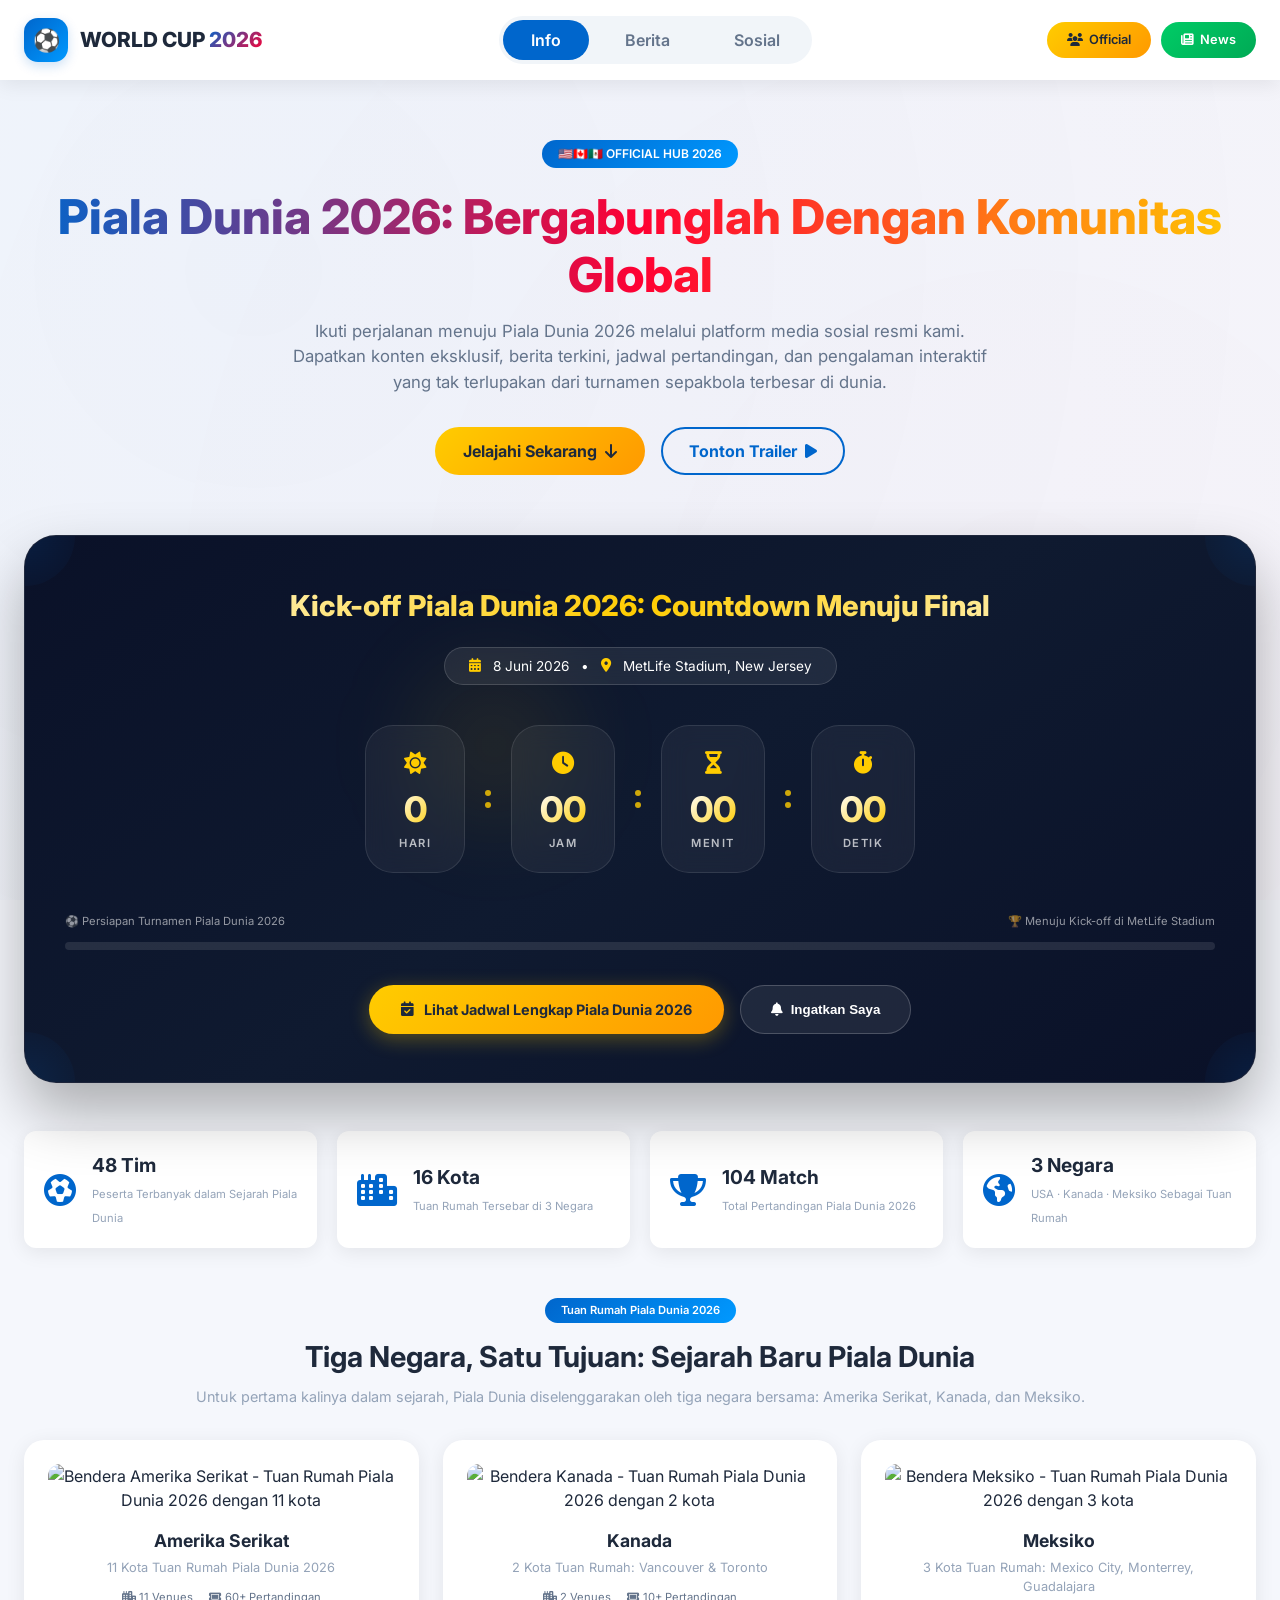
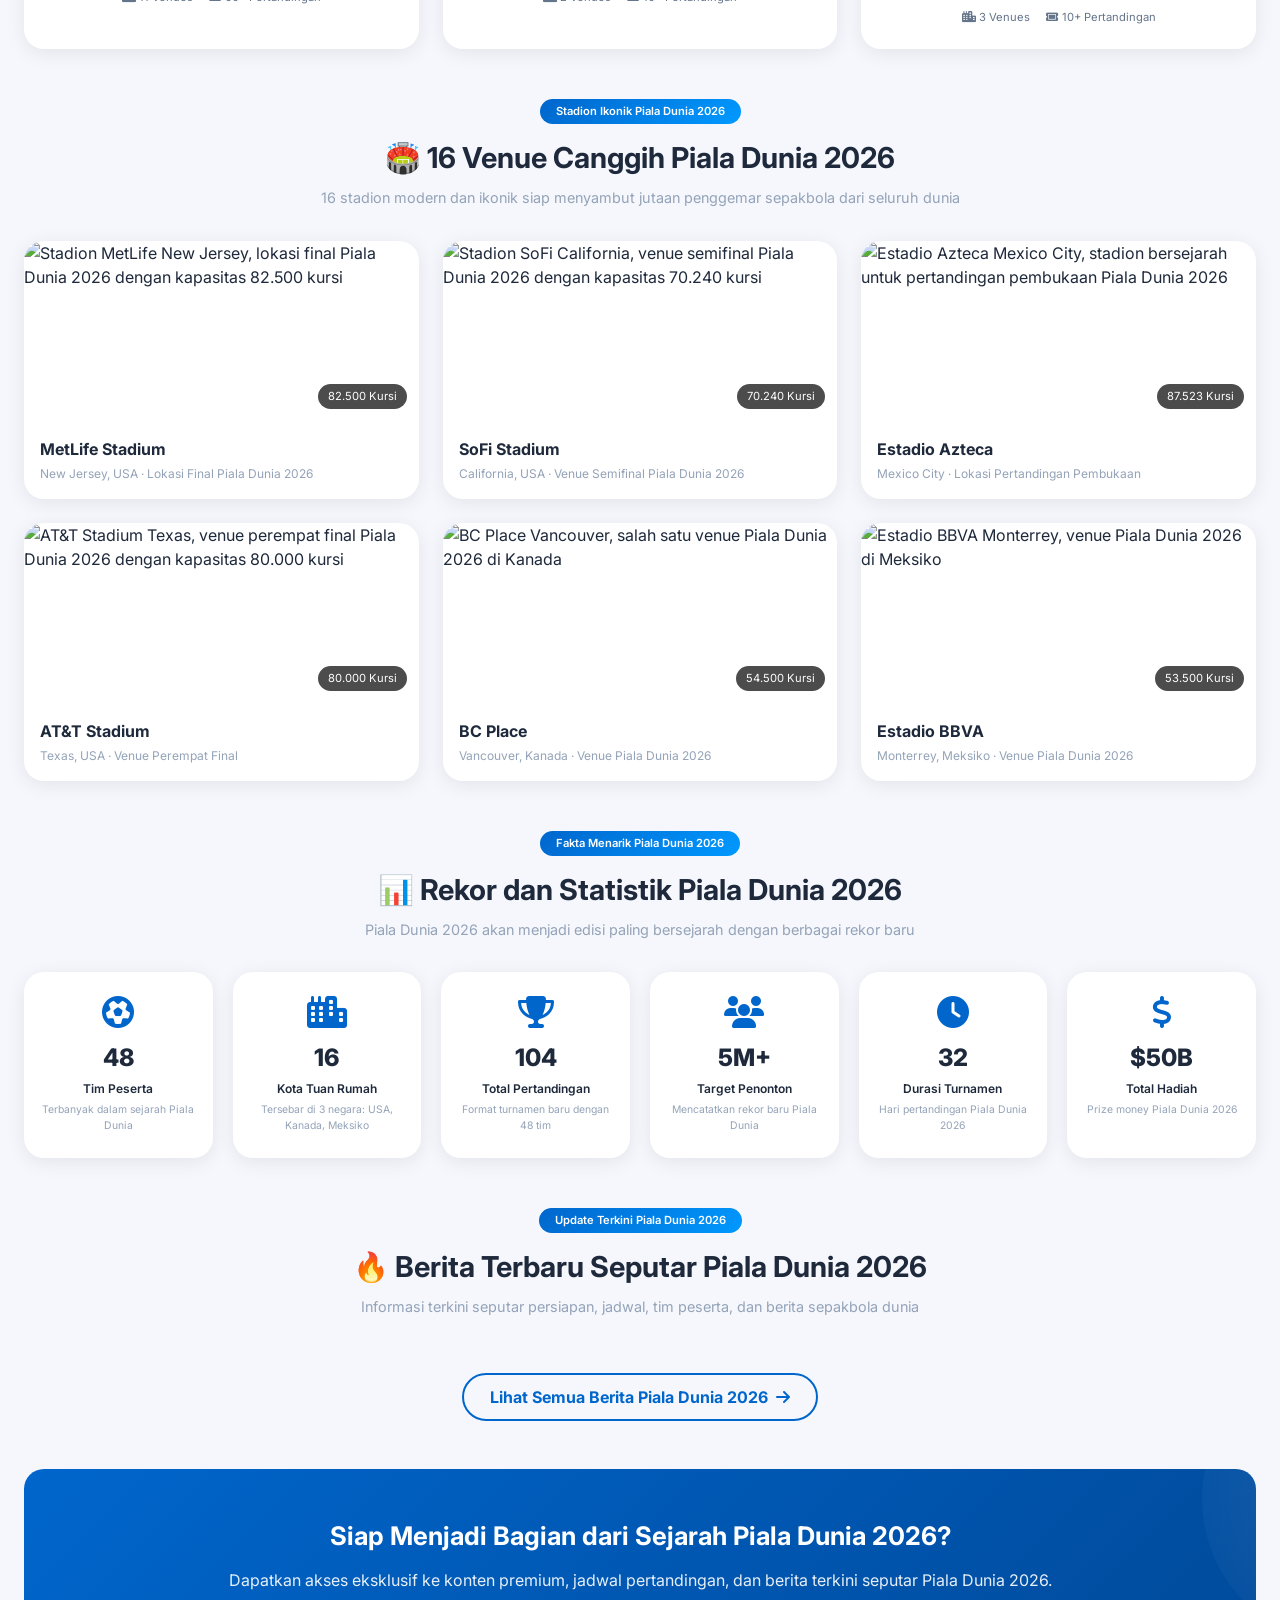
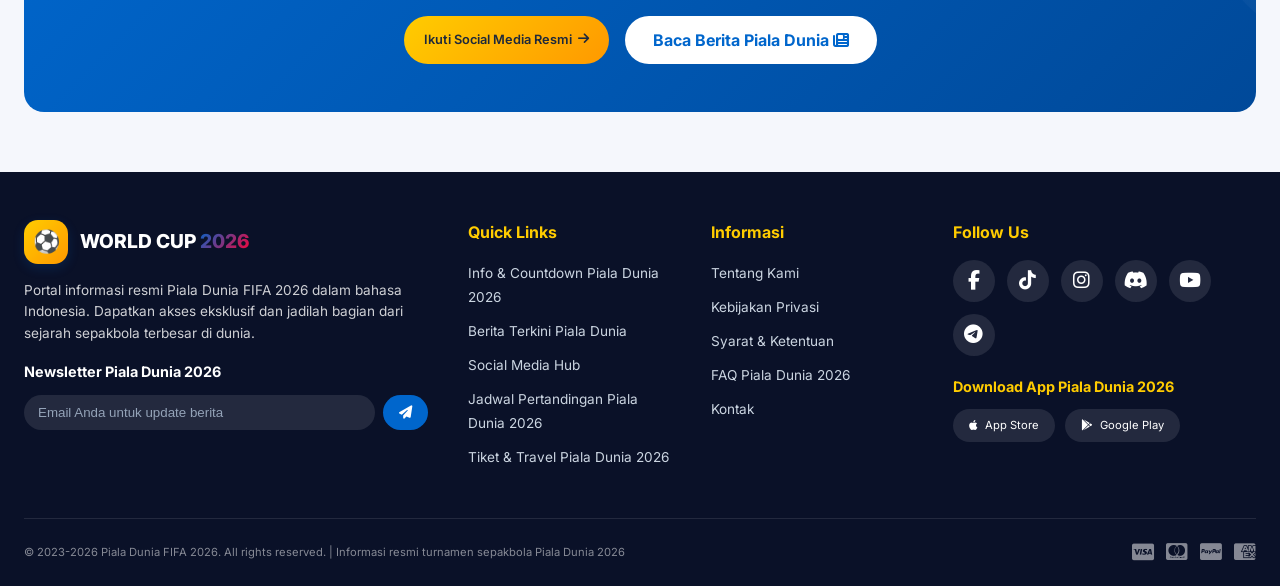
==== index.html @ a1fdc497 "Update index.html" ====
<!DOCTYPE html>
<html lang="id">
<head>
    <meta charset="UTF-8">
    <meta name="viewport" content="width=device-width, initial-scale=1.0, user-scalable=yes">
    
    <!-- Primary SEO -->
    <title>Piala Dunia 2026 | NURBITO KELAS KALII Info Resmi, Jadwal, Stadion & Countdown</title>
    <meta name="description" content="Informasi resmi Piala Dunia 2026. Countdown menuju kick-off 8 Juni 2026, jadwal pertandingan, 16 stadion ikonik, 3 negara tuan rumah (USA-Kanada-Meksiko), dan berita terbaru sepakbola.">
    <meta name="keywords" content="Piala Dunia 2026, jadwal piala dunia 2026, stadion piala dunia 2026, tuan rumah piala dunia 2026, fifa world cup 2026, world cup 2026 schedule, metlife stadium final, countdown piala dunia 2026">
    <meta name="author" content="World Cup 2026 Info Hub">
    <meta name="robots" content="index, follow">
    <link rel="canonical" href="https://newspialadunia.cc.cd/index.html">
    
    <!-- Open Graph / Social Media -->
    <meta property="og:title" content="Piala Dunia 2026 | Info Resmi, Jadwal, Stadion & Countdown">
    <meta property="og:description" content="Informasi lengkap Piala Dunia 2026: jadwal, 16 stadion ikonik, 3 negara tuan rumah (USA-Kanada-Meksiko), countdown kick-off 8 Juni 2026, dan berita terbaru.">
    <meta property="og:image" content="https://images.unsplash.com/photo-1575361204480-aadea25e6e68?w=1200&h=630&fit=crop">
    <meta property="og:url" content="https://newspialadunia.cc.cd/">
    <meta property="og:type" content="website">
    <meta property="og:locale" content="id_ID">
    <meta property="og:site_name" content="Piala Dunia 2026 Official Info">
    
    <!-- Twitter Card -->
    <meta name="twitter:card" content="summary_large_image">
    <meta name="twitter:title" content="Piala Dunia 2026 | Info Resmi, Jadwal, Stadion & Countdown">
    <meta name="twitter:description" content="Informasi lengkap Piala Dunia 2026: jadwal, 16 stadion ikonik, 3 negara tuan rumah, dan countdown menuju kick-off.">
    <meta name="twitter:image" content="https://images.unsplash.com/photo-1575361204480-aadea25e6e68?w=1200&h=630&fit=crop">
    
    <!-- Schema.org Structured Data untuk SportsEvent -->
    <script type="application/ld+json">
    {
      "@context": "https://schema.org",
      "@type": "SportsEvent",
      "name": "Piala Dunia FIFA 2026",
      "description": "Turnamen sepakbola terbesar di dunia yang diselenggarakan bersama oleh Amerika Serikat, Kanada, dan Meksiko. Edisi pertama dengan 48 tim peserta.",
      "startDate": "2026-06-08",
      "endDate": "2026-07-19",
      "location": {
        "@type": "Place",
        "name": "MetLife Stadium",
        "address": {
          "@type": "PostalAddress",
          "addressLocality": "East Rutherford",
          "addressRegion": "New Jersey",
          "addressCountry": "US"
        }
      },
      "organizer": {
        "@type": "Organization",
        "name": "FIFA",
        "url": "https://www.fifa.com"
      },
      "sport": "Soccer",
      "numberOfParticipants": 48
    }
    </script>
    
    <!-- Additional Schema untuk Website -->
    <script type="application/ld+json">
    {
      "@context": "https://schema.org",
      "@type": "WebSite",
      "name": "Piala Dunia 2026 Info Hub",
      "url": "https://newspialadunia.cc.cd/",
      "description": "Portal informasi resmi Piala Dunia 2026 dalam bahasa Indonesia",
      "inLanguage": "id"
    }
    </script>
    
    <link rel="stylesheet" href="https://cdnjs.cloudflare.com/ajax/libs/font-awesome/6.4.0/css/all.min.css">
    <link href="https://fonts.googleapis.com/css2?family=Inter:opsz,wght@14..32,400;14..32,500;14..32,600;14..32,700;14..32,800;14..32,900&display=swap" rel="stylesheet">
    <link rel="stylesheet" href="style.css">
</head>
<body>

<div class="bg-gradient"></div>

<!-- Header -->
<header>
    <div class="header-container">
        <div class="logo">
            <div class="logo-circle">⚽</div>
            <div class="logo-text">WORLD CUP <span>2026</span></div>
        </div>
        <div class="header-links">
            <a href="index.html" class="active">Info</a>
            <a href="berita.html">Berita</a>
            <a href="social.html">Sosial</a>
        </div>
        <div class="header-buttons">
            <a href="#" class="btn-gold"><i class="fas fa-users"></i> Official</a>
            <a href="#" class="btn-green"><i class="fas fa-newspaper"></i> News</a>
        </div>
        <button class="mobile-btn" id="mobileBtn"><i class="fas fa-bars"></i></button>
    </div>
</header>

<!-- Mobile Menu -->
<div class="mobile-menu" id="mobileMenu">
    <div class="mobile-menu-header">
        <div class="logo-text">WORLD CUP <span>2026</span></div>
        <button class="close-btn" id="closeBtn"><i class="fas fa-times"></i></button>
    </div>
    <div class="mobile-menu-links">
        <a href="index.html" class="active"><i class="fas fa-clock"></i> Info & Countdown</a>
        <a href="berita.html"><i class="fas fa-newspaper"></i> Berita Terkini</a>
        <a href="social.html"><i class="fas fa-share-alt"></i> Social Media Hub</a>
        <a href="#"><i class="fas fa-calendar"></i> Jadwal</a>
        <a href="#"><i class="fas fa-ticket-alt"></i> Tiket</a>
    </div>
</div>
<div class="overlay" id="overlay"></div>

<!-- Hero Section -->
<section class="hero">
    <div class="container">
        <div class="hero-badge">🇺🇸🇨🇦🇲🇽 OFFICIAL HUB 2026</div>
        <h1>Piala Dunia 2026: Bergabunglah Dengan Komunitas Global</h1>
        <p>Ikuti perjalanan menuju Piala Dunia 2026 melalui platform media sosial resmi kami. Dapatkan konten eksklusif, berita terkini, jadwal pertandingan, dan pengalaman interaktif yang tak terlupakan dari turnamen sepakbola terbesar di dunia.</p>
        <div class="hero-buttons">
            <a href="#countdown" class="btn-primary">Jelajahi Sekarang <i class="fas fa-arrow-down"></i></a>
            <a href="#" class="btn-outline">Tonton Trailer <i class="fas fa-play"></i></a>
        </div>
    </div>
</section>

<!-- Main Content --> 
<main>
    <div class="container">
        
        <!-- Countdown Section -->
        <section id="countdown" class="section">
            <div class="countdown-card">
                <div class="countdown-glow"></div>
                <div class="countdown-decoration top-left"></div>
                <div class="countdown-decoration top-right"></div>
                <div class="countdown-decoration bottom-left"></div>
                <div class="countdown-decoration bottom-right"></div>
                
                <h2>Kick-off Piala Dunia 2026: Countdown Menuju Final</h2>
                <div class="countdown-date">
                    <i class="fas fa-calendar-alt"></i> 8 Juni 2026
                    <span class="separator-dot">•</span>
                    <i class="fas fa-map-marker-alt"></i> MetLife Stadium, New Jersey
                </div>
                
                <div class="countdown-wrapper">
                    <div class="countdown-item">
                        <div class="countdown-icon"><i class="fas fa-sun"></i></div>
                        <div class="countdown-number" id="days">00</div>
                        <div class="countdown-label">Hari</div>
                    </div>
                    <div class="countdown-separator">
                        <div class="dot"></div>
                        <div class="dot"></div>
                    </div>
                    <div class="countdown-item">
                        <div class="countdown-icon"><i class="fas fa-clock"></i></div>
                        <div class="countdown-number" id="hours">00</div>
                        <div class="countdown-label">Jam</div>
                    </div>
                    <div class="countdown-separator">
                        <div class="dot"></div>
                        <div class="dot"></div>
                    </div>
                    <div class="countdown-item">
                        <div class="countdown-icon"><i class="fas fa-hourglass-half"></i></div>
                        <div class="countdown-number" id="minutes">00</div>
                        <div class="countdown-label">Menit</div>
                    </div>
                    <div class="countdown-separator">
                        <div class="dot"></div>
                        <div class="dot"></div>
                    </div>
                    <div class="countdown-item">
                        <div class="countdown-icon"><i class="fas fa-stopwatch"></i></div>
                        <div class="countdown-number" id="seconds">00</div>
                        <div class="countdown-label">Detik</div>
                    </div>
                </div>
                
                <div class="countdown-progress">
                    <div class="progress-label">
                        <span>⚽ Persiapan Turnamen Piala Dunia 2026</span>
                        <span>🏆 Menuju Kick-off di MetLife Stadium</span>
                    </div>
                    <div class="progress-bar-container">
                        <div class="progress-bar" id="progressBar"></div>
                    </div>
                </div>
                
                <div class="countdown-actions">
                    <a href="#" class="btn-gold btn-block">
                        <i class="fas fa-calendar-check"></i> Lihat Jadwal Lengkap Piala Dunia 2026
                    </a>
                    <button id="remindBtn" class="btn-outline-white">
                        <i class="fas fa-bell"></i> Ingatkan Saya
                    </button>
                </div>
            </div>
        </section>

        <!-- Quick Info Banner -->
        <div class="quick-info">
            <div class="quick-item">
                <i class="fas fa-futbol"></i>
                <div>
                    <strong>48 Tim</strong>
                    <span>Peserta Terbanyak dalam Sejarah Piala Dunia</span>
                </div>
            </div>
            <div class="quick-item">
                <i class="fas fa-city"></i>
                <div>
                    <strong>16 Kota</strong>
                    <span>Tuan Rumah Tersebar di 3 Negara</span>
                </div>
            </div>
            <div class="quick-item">
                <i class="fas fa-trophy"></i>
                <div>
                    <strong>104 Match</strong>
                    <span>Total Pertandingan Piala Dunia 2026</span>
                </div>
            </div>
            <div class="quick-item">
                <i class="fas fa-globe-americas"></i>
                <div>
                    <strong>3 Negara</strong>
                    <span>USA · Kanada · Meksiko Sebagai Tuan Rumah</span>
                </div>
            </div>
        </div>

        <!-- Host Countries -->
        <section class="section">
            <div class="section-header">
                <span class="section-tag">Tuan Rumah Piala Dunia 2026</span>
                <h2 class="section-title">Tiga Negara, Satu Tujuan: Sejarah Baru Piala Dunia</h2>
                <p class="section-subtitle">Untuk pertama kalinya dalam sejarah, Piala Dunia diselenggarakan oleh tiga negara bersama: Amerika Serikat, Kanada, dan Meksiko.</p>
            </div>
            <div class="hosts">
                <div class="host-card">
                    <div class="host-flag"><img src="https://flagcdn.com/w160/us.png" alt="Bendera Amerika Serikat - Tuan Rumah Piala Dunia 2026 dengan 11 kota"></div>
                    <h3>Amerika Serikat</h3>
                    <p>11 Kota Tuan Rumah Piala Dunia 2026</p>
                    <div class="host-detail">
                        <span><i class="fas fa-city"></i> 11 Venues</span>
                        <span><i class="fas fa-ticket"></i> 60+ Pertandingan</span>
                    </div>
                </div>
                <div class="host-card">
                    <div class="host-flag"><img src="https://flagcdn.com/w160/ca.png" alt="Bendera Kanada - Tuan Rumah Piala Dunia 2026 dengan 2 kota"></div>
                    <h3>Kanada</h3>
                    <p>2 Kota Tuan Rumah: Vancouver & Toronto</p>
                    <div class="host-detail">
                        <span><i class="fas fa-city"></i> 2 Venues</span>
                        <span><i class="fas fa-ticket"></i> 10+ Pertandingan</span>
                    </div>
                </div>
                <div class="host-card">
                    <div class="host-flag"><img src="https://flagcdn.com/w160/mx.png" alt="Bendera Meksiko - Tuan Rumah Piala Dunia 2026 dengan 3 kota"></div>
                    <h3>Meksiko</h3>
                    <p>3 Kota Tuan Rumah: Mexico City, Monterrey, Guadalajara</p>
                    <div class="host-detail">
                        <span><i class="fas fa-city"></i> 3 Venues</span>
                        <span><i class="fas fa-ticket"></i> 10+ Pertandingan</span>
                    </div>
                </div>
            </div>
        </section>

        <!-- Stadiums -->
        <section class="section">
            <div class="section-header">
                <span class="section-tag">Stadion Ikonik Piala Dunia 2026</span>
                <h2 class="section-title">🏟️ 16 Venue Canggih Piala Dunia 2026</h2>
                <p class="section-subtitle">16 stadion modern dan ikonik siap menyambut jutaan penggemar sepakbola dari seluruh dunia</p>
            </div>
            <div class="stadiums">
                <div class="stadium-card">
                    <div class="stadium-img"><img src="https://images.unsplash.com/photo-1575361204480-aadea25e6e68?w=500&h=280&fit=crop" alt="Stadion MetLife New Jersey, lokasi final Piala Dunia 2026 dengan kapasitas 82.500 kursi"><span class="stadium-cap">82.500 Kursi</span></div>
                    <h3>MetLife Stadium</h3>
                    <p>New Jersey, USA · Lokasi Final Piala Dunia 2026</p>
                </div>
                <div class="stadium-card">
                    <div class="stadium-img"><img src="https://images.unsplash.com/photo-1522778119026-d647f0596c20?w=500&h=280&fit=crop" alt="Stadion SoFi California, venue semifinal Piala Dunia 2026 dengan kapasitas 70.240 kursi"><span class="stadium-cap">70.240 Kursi</span></div>
                    <h3>SoFi Stadium</h3>
                    <p>California, USA · Venue Semifinal Piala Dunia 2026</p>
                </div>
                <div class="stadium-card">
                    <div class="stadium-img"><img src="https://images.unsplash.com/photo-1598880940080-ff9a29891b85?w=500&h=280&fit=crop" alt="Estadio Azteca Mexico City, stadion bersejarah untuk pertandingan pembukaan Piala Dunia 2026"><span class="stadium-cap">87.523 Kursi</span></div>
                    <h3>Estadio Azteca</h3>
                    <p>Mexico City · Lokasi Pertandingan Pembukaan</p>
                </div>
                <div class="stadium-card">
                    <div class="stadium-img"><img src="https://images.unsplash.com/photo-1575361204480-aadea25e6e68?w=500&h=280&fit=crop" alt="AT&T Stadium Texas, venue perempat final Piala Dunia 2026 dengan kapasitas 80.000 kursi"><span class="stadium-cap">80.000 Kursi</span></div>
                    <h3>AT&T Stadium</h3>
                    <p>Texas, USA · Venue Perempat Final</p>
                </div>
                <div class="stadium-card">
                    <div class="stadium-img"><img src="https://images.unsplash.com/photo-1522778119026-d647f0596c20?w=500&h=280&fit=crop" alt="BC Place Vancouver, salah satu venue Piala Dunia 2026 di Kanada"><span class="stadium-cap">54.500 Kursi</span></div>
                    <h3>BC Place</h3>
                    <p>Vancouver, Kanada · Venue Piala Dunia 2026</p>
                </div>
                <div class="stadium-card">
                    <div class="stadium-img"><img src="https://images.unsplash.com/photo-1598880940080-ff9a29891b85?w=500&h=280&fit=crop" alt="Estadio BBVA Monterrey, venue Piala Dunia 2026 di Meksiko"><span class="stadium-cap">53.500 Kursi</span></div>
                    <h3>Estadio BBVA</h3>
                    <p>Monterrey, Meksiko · Venue Piala Dunia 2026</p>
                </div>
            </div>
        </section>

        <!-- Facts Grid -->
        <section class="section">
            <div class="section-header">
                <span class="section-tag">Fakta Menarik Piala Dunia 2026</span>
                <h2 class="section-title">📊 Rekor dan Statistik Piala Dunia 2026</h2>
                <p class="section-subtitle">Piala Dunia 2026 akan menjadi edisi paling bersejarah dengan berbagai rekor baru</p>
            </div>
            <div class="facts-grid">
                <div class="fact-card"><i class="fas fa-futbol"></i><div class="fact-num">48</div><div class="fact-label">Tim Peserta</div><div class="fact-desc">Terbanyak dalam sejarah Piala Dunia</div></div>
                <div class="fact-card"><i class="fas fa-city"></i><div class="fact-num">16</div><div class="fact-label">Kota Tuan Rumah</div><div class="fact-desc">Tersebar di 3 negara: USA, Kanada, Meksiko</div></div>
                <div class="fact-card"><i class="fas fa-trophy"></i><div class="fact-num">104</div><div class="fact-label">Total Pertandingan</div><div class="fact-desc">Format turnamen baru dengan 48 tim</div></div>
                <div class="fact-card"><i class="fas fa-users"></i><div class="fact-num">5M+</div><div class="fact-label">Target Penonton</div><div class="fact-desc">Mencatatkan rekor baru Piala Dunia</div></div>
                <div class="fact-card"><i class="fas fa-clock"></i><div class="fact-num">32</div><div class="fact-label">Durasi Turnamen</div><div class="fact-desc">Hari pertandingan Piala Dunia 2026</div></div>
                <div class="fact-card"><i class="fas fa-dollar-sign"></i><div class="fact-num">$50B</div><div class="fact-label">Total Hadiah</div><div class="fact-desc">Prize money Piala Dunia 2026</div></div>
            </div>
        </section>

        <!-- Latest News Preview -->
        <section class="section">
            <div class="section-header">
                <span class="section-tag">Update Terkini Piala Dunia 2026</span>
                <h2 class="section-title">🔥 Berita Terbaru Seputar Piala Dunia 2026</h2>
                <p class="section-subtitle">Informasi terkini seputar persiapan, jadwal, tim peserta, dan berita sepakbola dunia</p>
            </div>
            <div class="news-preview" id="newsPreview"></div>
            <div class="text-center">
                <a href="berita.html" class="btn-outline">Lihat Semua Berita Piala Dunia 2026 <i class="fas fa-arrow-right"></i></a>
            </div>
        </section>

        <!-- CTA -->
        <section class="section">
            <div class="cta-box">
                <div class="cta-bg"></div>
                <div class="cta-content">
                    <h3>Siap Menjadi Bagian dari Sejarah Piala Dunia 2026?</h3>
                    <p>Dapatkan akses eksklusif ke konten premium, jadwal pertandingan, dan berita terkini seputar Piala Dunia 2026.</p>
                    <div class="cta-buttons">
                        <a href="social.html" class="btn-gold">Ikuti Social Media Resmi <i class="fas fa-arrow-right"></i></a>
                        <a href="berita.html" class="btn-white">Baca Berita Piala Dunia <i class="fas fa-newspaper"></i></a>
                    </div>
                </div>
            </div>
        </section>
    </div>
</main>

<!-- Footer -->
<footer>
    <div class="container">
        <div class="footer-grid">
            <div class="footer-brand">
                <div class="footer-logo">
                    <div class="logo-circle">⚽</div>
                    <span>WORLD CUP <span>2026</span></span>
                </div>
                <p>Portal informasi resmi Piala Dunia FIFA 2026 dalam bahasa Indonesia. Dapatkan akses eksklusif dan jadilah bagian dari sejarah sepakbola terbesar di dunia.</p>
                <div class="newsletter">
                    <h4>Newsletter Piala Dunia 2026</h4>
                    <div class="newsletter-form">
                        <input type="email" placeholder="Email Anda untuk update berita" id="newsEmail">
                        <button id="subscribeBtn"><i class="fas fa-paper-plane"></i></button>
                    </div>
                </div>
            </div>
            <div class="footer-links">
                <h4>Quick Links</h4>
                <ul>
                    <li><a href="index.html">Info & Countdown Piala Dunia 2026</a></li>
                    <li><a href="berita.html">Berita Terkini Piala Dunia</a></li>
                    <li><a href="social.html">Social Media Hub</a></li>
                    <li><a href="#">Jadwal Pertandingan Piala Dunia 2026</a></li>
                    <li><a href="#">Tiket & Travel Piala Dunia 2026</a></li>
                </ul>
            </div>
            <div class="footer-links">
                <h4>Informasi</h4>
                <ul>
                    <li><a href="#">Tentang Kami</a></li>
                    <li><a href="#">Kebijakan Privasi</a></li>
                    <li><a href="#">Syarat & Ketentuan</a></li>
                    <li><a href="#">FAQ Piala Dunia 2026</a></li>
                    <li><a href="#">Kontak</a></li>
                </ul>
            </div>
            <div class="footer-social">
                <h4>Follow Us</h4>
                <div class="social-icons">
                    <a href="#" class="fb"><i class="fab fa-facebook-f"></i></a>
                    <a href="#" class="tt"><i class="fab fa-tiktok"></i></a>
                    <a href="#" class="ig"><i class="fab fa-instagram"></i></a>
                    <a href="#" class="dc"><i class="fab fa-discord"></i></a>
                    <a href="#" class="yt"><i class="fab fa-youtube"></i></a>
                    <a href="#" class="tg"><i class="fab fa-telegram"></i></a>
                </div>
                <div class="app-download">
                    <h4>Download App Piala Dunia 2026</h4>
                    <div class="app-buttons">
                        <a href="#"><i class="fab fa-apple"></i> App Store</a>
                        <a href="#"><i class="fab fa-google-play"></i> Google Play</a>
                    </div>
                </div>
            </div>
        </div>
        <div class="footer-bottom">
            <div class="copyright">© 2023-2026 Piala Dunia FIFA 2026. All rights reserved. | Informasi resmi turnamen sepakbola Piala Dunia 2026</div>
            <div class="payment-methods">
                <i class="fab fa-cc-visa"></i>
                <i class="fab fa-cc-mastercard"></i>
                <i class="fab fa-cc-paypal"></i>
                <i class="fab fa-cc-amex"></i>
            </div>
        </div>
    </div>
</footer>

<!-- Back to Top -->
<button id="backToTop" class="back-to-top"><i class="fas fa-arrow-up"></i></button>

<script src="script.js"></script>
</body>
</html>
---- style.css ----
/* ============================================
   PIALA DUNIA 2026 - PREMIUM CSS
   Fully Responsive | Modern Design
   ============================================ */

* {
    margin: 0;
    padding: 0;
    box-sizing: border-box;
}

:root {
    --blue: #0066CC;
    --blue-dark: #004999;
    --blue-light: #3B82F6;
    --red: #FF0033;
    --gold: #FFCC00;
    --gold-dark: #FF9900;
    --green: #00CC66;
    --dark: #0A1128;
    --white: #FFFFFF;
    --gray-100: #F8FAFC;
    --gray-200: #F1F5F9;
    --gray-300: #E2E8F0;
    --gray-400: #CBD5E1;
    --gray-500: #94A3B8;
    --gray-600: #64748B;
    --gray-700: #475569;
    --gray-800: #1E293B;
    --shadow: 0 4px 20px rgba(0,0,0,0.08);
    --shadow-hover: 0 8px 30px rgba(0,0,0,0.12);
    --shadow-lg: 0 20px 35px rgba(0,0,0,0.15);
    --radius: 20px;
    --radius-sm: 12px;
    --radius-md: 16px;
    --transition: all 0.3s ease;
}

body {
    font-family: 'Inter', sans-serif;
    background: #F5F7FC;
    color: var(--gray-800);
    line-height: 1.5;
    overflow-x: hidden;
}

.bg-gradient {
    position: fixed;
    top: 0;
    left: 0;
    width: 100%;
    height: 100%;
    background: radial-gradient(circle at 20% 30%, rgba(0,102,204,0.03), transparent),
                radial-gradient(circle at 80% 70%, rgba(255,0,51,0.02), transparent);
    pointer-events: none;
    z-index: -1;
}

.container {
    max-width: 1280px;
    margin: 0 auto;
    padding: 0 24px;
}

/* ========== HEADER ========== */
header {
    background: var(--white);
    position: sticky;
    top: 0;
    z-index: 100;
    box-shadow: var(--shadow);
}

.header-container {
    max-width: 1280px;
    margin: 0 auto;
    padding: 16px 24px;
    display: flex;
    justify-content: space-between;
    align-items: center;
    flex-wrap: wrap;
    gap: 16px;
}

.logo {
    display: flex;
    align-items: center;
    gap: 12px;
    cursor: pointer;
}

.logo-circle {
    width: 44px;
    height: 44px;
    background: linear-gradient(135deg, var(--blue), #0099FF);
    border-radius: 14px;
    display: flex;
    align-items: center;
    justify-content: center;
    font-size: 22px;
    box-shadow: 0 4px 12px rgba(0,102,204,0.2);
}

.logo-text {
    font-weight: 800;
    font-size: 1.3rem;
}

.logo-text span {
    background: linear-gradient(135deg, var(--blue), var(--red));
    -webkit-background-clip: text;
    background-clip: text;
    color: transparent;
}

.header-links {
    display: flex;
    gap: 8px;
    background: var(--gray-200);
    padding: 4px;
    border-radius: 40px;
}

.header-links a {
    padding: 8px 28px;
    border-radius: 40px;
    text-decoration: none;
    font-weight: 600;
    color: var(--gray-600);
    transition: var(--transition);
}

.header-links a:hover {
    background: rgba(0,102,204,0.1);
    color: var(--blue);
}

.header-links a.active {
    background: var(--blue);
    color: white;
}

.header-buttons {
    display: flex;
    gap: 10px;
}

.btn-gold, .btn-green {
    padding: 8px 20px;
    border-radius: 40px;
    font-weight: 600;
    font-size: 0.8rem;
    text-decoration: none;
    display: inline-flex;
    align-items: center;
    gap: 6px;
}

.btn-gold {
    background: linear-gradient(135deg, var(--gold), var(--gold-dark));
    color: var(--gray-800);
}

.btn-green {
    background: linear-gradient(135deg, var(--green), #00AA55);
    color: white;
}

.mobile-btn {
    display: none;
    background: none;
    border: none;
    font-size: 1.3rem;
    cursor: pointer;
}

/* ========== MOBILE MENU ========== */
.mobile-menu {
    position: fixed;
    top: 0;
    right: -100%;
    width: 80%;
    max-width: 300px;
    height: 100%;
    background: white;
    z-index: 200;
    transition: right 0.3s;
    box-shadow: -4px 0 20px rgba(0,0,0,0.1);
}

.mobile-menu.active {
    right: 0;
}

.mobile-menu-header {
    display: flex;
    justify-content: space-between;
    align-items: center;
    padding: 20px;
    border-bottom: 1px solid var(--gray-300);
}

.close-btn {
    background: none;
    border: none;
    font-size: 1.3rem;
    cursor: pointer;
}

.mobile-menu-links {
    display: flex;
    flex-direction: column;
    padding: 20px;
}

.mobile-menu-links a {
    padding: 14px 0;
    text-decoration: none;
    color: var(--gray-700);
    font-weight: 600;
    border-bottom: 1px solid var(--gray-200);
    display: flex;
    align-items: center;
    gap: 12px;
}

.mobile-menu-links a.active {
    color: var(--blue);
}

.overlay {
    position: fixed;
    top: 0;
    left: 0;
    width: 100%;
    height: 100%;
    background: rgba(0,0,0,0.5);
    z-index: 150;
    display: none;
}

.overlay.active {
    display: block;
}

/* ========== HERO ========== */
.hero {
    text-align: center;
    padding: 60px 0;
}

.hero-badge {
    display: inline-block;
    background: linear-gradient(135deg, var(--blue), #0099FF);
    color: white;
    padding: 5px 16px;
    border-radius: 40px;
    font-size: 0.75rem;
    font-weight: 600;
    margin-bottom: 20px;
}

.hero h1 {
    font-size: clamp(1.8rem, 5vw, 3rem);
    font-weight: 800;
    background: linear-gradient(90deg, var(--blue), var(--red), var(--gold));
    -webkit-background-clip: text;
    background-clip: text;
    color: transparent;
    margin-bottom: 16px;
    line-height: 1.2;
}

.hero p {
    font-size: clamp(0.9rem, 1.8vw, 1.05rem);
    color: var(--gray-600);
    max-width: 700px;
    margin: 0 auto;
}

.hero-buttons {
    margin-top: 32px;
    display: flex;
    justify-content: center;
    gap: 16px;
    flex-wrap: wrap;
}

.btn-primary {
    background: linear-gradient(135deg, var(--gold), var(--gold-dark));
    color: var(--gray-800);
    padding: 12px 28px;
    border-radius: 40px;
    font-weight: 700;
    text-decoration: none;
    display: inline-flex;
    align-items: center;
    gap: 8px;
    transition: var(--transition);
}

.btn-primary:hover {
    transform: translateY(-2px);
    box-shadow: var(--shadow);
}

.btn-outline {
    border: 2px solid var(--blue);
    color: var(--blue);
    padding: 10px 26px;
    border-radius: 40px;
    font-weight: 700;
    text-decoration: none;
    display: inline-flex;
    align-items: center;
    gap: 8px;
    transition: var(--transition);
}

.btn-outline:hover {
    background: var(--blue);
    color: white;
}

/* ========== SECTION ========== */
.section {
    margin-bottom: 48px;
}

.section-header {
    text-align: center;
    margin-bottom: 32px;
}

.section-tag {
    display: inline-block;
    background: linear-gradient(135deg, var(--blue), #0099FF);
    color: white;
    padding: 4px 16px;
    border-radius: 40px;
    font-size: 0.7rem;
    font-weight: 600;
    margin-bottom: 12px;
}

.section-title {
    font-size: clamp(1.5rem, 4vw, 1.8rem);
    font-weight: 700;
    margin-bottom: 8px;
}

.section-subtitle {
    font-size: 0.9rem;
    color: var(--gray-500);
}

/* ========== COUNTDOWN SECTION ========== */
.countdown-card {
    background: linear-gradient(145deg, #0A1128 0%, #0F1A30 50%, #0A1128 100%);
    border-radius: 32px;
    padding: 48px 40px;
    text-align: center;
    color: white;
    position: relative;
    overflow: hidden;
    box-shadow: 0 30px 60px rgba(0,0,0,0.3);
    border: 1px solid rgba(255,255,255,0.08);
}

.countdown-decoration {
    position: absolute;
    width: 100px;
    height: 100px;
    background: radial-gradient(circle, rgba(0,102,204,0.15), transparent);
    border-radius: 50%;
    z-index: 0;
}

.countdown-decoration.top-left { top: -50px; left: -50px; }
.countdown-decoration.top-right { top: -50px; right: -50px; }
.countdown-decoration.bottom-left { bottom: -50px; left: -50px; }
.countdown-decoration.bottom-right { bottom: -50px; right: -50px; }

.countdown-glow {
    position: absolute;
    top: 20%;
    left: 30%;
    width: 200px;
    height: 200px;
    background: radial-gradient(circle, rgba(255,204,0,0.1), transparent);
    border-radius: 50%;
    filter: blur(40px);
    z-index: 0;
    animation: pulseGlow 3s infinite;
}

@keyframes pulseGlow {
    0%, 100% { opacity: 0.5; transform: scale(1); }
    50% { opacity: 1; transform: scale(1.2); }
}

.countdown-card h2 {
    font-size: clamp(1.4rem, 4vw, 1.8rem);
    margin-bottom: 20px;
    position: relative;
    z-index: 1;
    font-weight: 800;
    background: linear-gradient(135deg, #FFFFFF, var(--gold), #FFFFFF);
    -webkit-background-clip: text;
    background-clip: text;
    color: transparent;
}

.countdown-date {
    display: inline-flex;
    align-items: center;
    gap: 12px;
    background: rgba(255,255,255,0.08);
    backdrop-filter: blur(10px);
    padding: 8px 24px;
    border-radius: 50px;
    font-size: 0.85rem;
    margin-bottom: 40px;
    position: relative;
    z-index: 1;
    border: 1px solid rgba(255,255,255,0.15);
}

.countdown-date i { color: var(--gold); }

/* ========== COUNTDOWN WRAPPER - FLEX ROW ========== */
.countdown-wrapper {
    display: flex;
    justify-content: center;
    align-items: center;
    flex-direction: row;
    gap: 20px;
    margin-bottom: 40px;
    flex-wrap: wrap;
    position: relative;
    z-index: 1;
}

.countdown-item {
    background: rgba(255,255,255,0.05);
    backdrop-filter: blur(12px);
    border-radius: 28px;
    padding: 20px 28px;
    min-width: 100px;
    text-align: center;
    transition: all 0.3s ease;
    border: 1px solid rgba(255,255,255,0.1);
    position: relative;
    overflow: hidden;
}

.countdown-item:hover {
    transform: translateY(-6px);
    background: rgba(255,255,255,0.12);
    border-color: rgba(255,204,0,0.3);
}

.countdown-icon {
    font-size: 1.4rem;
    color: var(--gold);
    margin-bottom: 12px;
}

.countdown-number {
    font-size: clamp(1.8rem, 4vw, 2.2rem);
    font-weight: 800;
    display: block;
    line-height: 1;
    background: linear-gradient(135deg, #FFFFFF, var(--gold));
    -webkit-background-clip: text;
    background-clip: text;
    color: transparent;
    margin-bottom: 8px;
    animation: pulse 1.5s infinite;
}

@keyframes pulse {
    0%, 100% { transform: scale(1); opacity: 1; }
    50% { transform: scale(1.05); opacity: 0.9; }
}

.countdown-label {
    font-size: 0.7rem;
    text-transform: uppercase;
    opacity: 0.7;
    letter-spacing: 1.5px;
    font-weight: 600;
}

.countdown-separator {
    display: flex;
    flex-direction: column;
    gap: 6px;
}

.countdown-separator .dot {
    width: 6px;
    height: 6px;
    background: var(--gold);
    border-radius: 50%;
    opacity: 0.8;
    animation: pulseDot 1.5s infinite;
}

@keyframes pulseDot {
    0%, 100% { opacity: 0.3; transform: scale(1); }
    50% { opacity: 1; transform: scale(1.2); }
}

.countdown-progress {
    margin: 30px 0 35px;
    position: relative;
    z-index: 1;
}

.progress-label {
    display: flex;
    justify-content: space-between;
    margin-bottom: 12px;
    font-size: 0.7rem;
    opacity: 0.7;
    color: rgba(255,255,255,0.8);
}

.progress-bar-container {
    background: rgba(255,255,255,0.1);
    border-radius: 30px;
    height: 8px;
    overflow: hidden;
}

.progress-bar {
    background: linear-gradient(90deg, var(--gold), var(--gold-dark), var(--gold));
    width: 0%;
    height: 100%;
    border-radius: 30px;
    transition: width 0.5s ease;
    animation: shimmer 2s infinite;
    background-size: 200% 100%;
}

@keyframes shimmer {
    0% { background-position: -100% 0; }
    100% { background-position: 200% 0; }
}

.countdown-actions {
    display: flex;
    justify-content: center;
    gap: 16px;
    flex-wrap: wrap;
    position: relative;
    z-index: 1;
    margin-top: 10px;
}

.btn-block {
    display: inline-flex;
    align-items: center;
    gap: 10px;
    padding: 14px 32px;
    border-radius: 50px;
    font-weight: 700;
    text-decoration: none;
    transition: all 0.3s ease;
    font-size: 0.9rem;
}

.btn-block.btn-gold {
    background: linear-gradient(135deg, var(--gold), var(--gold-dark));
    color: var(--gray-800);
    box-shadow: 0 5px 20px rgba(255,204,0,0.3);
}

.btn-block.btn-gold:hover {
    transform: translateY(-3px);
    box-shadow: 0 10px 30px rgba(255,204,0,0.4);
}

.btn-outline-white {
    background: rgba(255,255,255,0.08);
    border: 1px solid rgba(255,255,255,0.2);
    color: white;
    padding: 13px 30px;
    border-radius: 50px;
    font-weight: 700;
    display: inline-flex;
    align-items: center;
    gap: 8px;
    transition: all 0.3s ease;
    cursor: pointer;
}

.btn-outline-white:hover {
    background: rgba(255,255,255,0.15);
    transform: translateY(-3px);
    border-color: var(--gold);
}

/* ========== RESPONSIVE COUNTDOWN UNTUK HP - TETAP RAPI ========== */
@media (max-width: 768px) {
    .countdown-card {
        padding: 30px 20px;
    }
    
    .countdown-wrapper {
        gap: 8px;
    }
    
    .countdown-item {
        padding: 10px 12px;
        min-width: 70px;
    }
    
    .countdown-number {
        font-size: 1.2rem;
    }
    
    .countdown-icon {
        font-size: 0.9rem;
        margin-bottom: 6px;
    }
    
    .countdown-label {
        font-size: 0.55rem;
    }
    
    .countdown-separator {
        display: none;
    }
    
    .countdown-date {
        padding: 5px 14px;
        font-size: 0.7rem;
        margin-bottom: 25px;
        gap: 6px;
    }
    
    .countdown-date i {
        font-size: 0.7rem;
    }
    
    .progress-label {
        font-size: 0.6rem;
    }
    
    .btn-block, .btn-outline-white {
        padding: 10px 20px;
        font-size: 0.8rem;
    }
}

@media (max-width: 550px) {
    .countdown-wrapper {
        gap: 6px;
    }
    
    .countdown-item {
        padding: 8px 10px;
        min-width: 60px;
    }
    
    .countdown-number {
        font-size: 1rem;
    }
    
    .countdown-icon {
        font-size: 0.8rem;
    }
    
    .countdown-label {
        font-size: 0.5rem;
    }
}

@media (max-width: 480px) {
    .countdown-actions {
        flex-direction: column;
        align-items: center;
    }
    
    .btn-block, .btn-outline-white {
        width: 100%;
        justify-content: center;
    }
}

/* ========== QUICK INFO ========== */
.quick-info {
    display: grid;
    grid-template-columns: repeat(4, 1fr);
    gap: 20px;
    margin-bottom: 48px;
}

.quick-item {
    background: white;
    border-radius: var(--radius-sm);
    padding: 20px;
    display: flex;
    align-items: center;
    gap: 16px;
    box-shadow: var(--shadow);
    transition: var(--transition);
}

.quick-item:hover {
    transform: translateY(-3px);
    box-shadow: var(--shadow-hover);
}

.quick-item i {
    font-size: 2rem;
    color: var(--blue);
}

.quick-item strong {
    font-size: 1.2rem;
    display: block;
}

.quick-item span {
    font-size: 0.7rem;
    color: var(--gray-500);
}

/* ========== HOSTS ========== */
.hosts {
    display: grid;
    grid-template-columns: repeat(3, 1fr);
    gap: 24px;
}

.host-card {
    background: white;
    border-radius: var(--radius);
    padding: 24px;
    text-align: center;
    box-shadow: var(--shadow);
    transition: var(--transition);
}

.host-card:hover {
    transform: translateY(-5px);
    box-shadow: var(--shadow-hover);
}

.host-flag img {
    width: 100px;
    border-radius: 12px;
    margin-bottom: 16px;
}

.host-card h3 {
    font-size: 1.1rem;
    margin-bottom: 4px;
}

.host-card p {
    font-size: 0.8rem;
    color: var(--gray-500);
    margin-bottom: 12px;
}

.host-detail {
    display: flex;
    justify-content: center;
    gap: 16px;
}

.host-detail span {
    font-size: 0.7rem;
    color: var(--gray-600);
}

/* ========== STADIUMS ========== */
.stadiums {
    display: grid;
    grid-template-columns: repeat(3, 1fr);
    gap: 24px;
}

.stadium-card {
    background: white;
    border-radius: var(--radius);
    overflow: hidden;
    box-shadow: var(--shadow);
    transition: var(--transition);
}

.stadium-card:hover {
    transform: translateY(-5px);
    box-shadow: var(--shadow-hover);
}

.stadium-img {
    position: relative;
    height: 180px;
    overflow: hidden;
}

.stadium-img img {
    width: 100%;
    height: 100%;
    object-fit: cover;
    transition: transform 0.3s;
}

.stadium-card:hover .stadium-img img {
    transform: scale(1.05);
}

.stadium-cap {
    position: absolute;
    bottom: 12px;
    right: 12px;
    background: rgba(0,0,0,0.7);
    color: white;
    padding: 4px 10px;
    border-radius: 20px;
    font-size: 0.7rem;
}

.stadium-card h3 {
    padding: 16px 16px 4px;
    font-size: 1rem;
}

.stadium-card p {
    padding: 0 16px 16px;
    font-size: 0.75rem;
    color: var(--gray-500);
}

/* ========== FACTS GRID ========== */
.facts-grid {
    display: grid;
    grid-template-columns: repeat(6, 1fr);
    gap: 20px;
}

.fact-card {
    background: white;
    border-radius: var(--radius);
    padding: 24px 16px;
    text-align: center;
    box-shadow: var(--shadow);
    transition: var(--transition);
}

.fact-card:hover {
    transform: translateY(-4px);
    box-shadow: var(--shadow-hover);
}

.fact-card i {
    font-size: 2rem;
    color: var(--blue);
    margin-bottom: 12px;
    display: block;
}

.fact-num {
    font-size: 1.5rem;
    font-weight: 800;
}

.fact-label {
    font-size: 0.75rem;
    font-weight: 600;
    margin-top: 4px;
}

.fact-desc {
    font-size: 0.65rem;
    color: var(--gray-500);
    margin-top: 4px;
}

/* ========== NEWS PREVIEW ========== */
.news-preview {
    display: grid;
    grid-template-columns: repeat(3, 1fr);
    gap: 24px;
    margin-bottom: 24px;
}

.preview-card {
    background: white;
    border-radius: var(--radius);
    overflow: hidden;
    box-shadow: var(--shadow);
    transition: var(--transition);
}

.preview-card:hover {
    transform: translateY(-4px);
    box-shadow: var(--shadow-hover);
}

.preview-card img {
    width: 100%;
    height: 160px;
    object-fit: cover;
}

.preview-card .content {
    padding: 16px;
}

.preview-card .tag {
    display: inline-block;
    background: var(--blue);
    color: white;
    font-size: 0.6rem;
    padding: 3px 10px;
    border-radius: 20px;
    margin-bottom: 8px;
}

.preview-card h4 {
    font-size: 0.95rem;
    margin-bottom: 8px;
}

.preview-card p {
    font-size: 0.75rem;
    color: var(--gray-500);
}

.text-center {
    text-align: center;
}

/* ========== CTA ========== */
.cta-box {
    background: linear-gradient(135deg, var(--blue), var(--blue-dark));
    border-radius: var(--radius);
    padding: 48px 32px;
    text-align: center;
    position: relative;
    overflow: hidden;
}

.cta-bg {
    position: absolute;
    top: -50%;
    right: -20%;
    width: 300px;
    height: 300px;
    background: radial-gradient(circle, rgba(255,255,255,0.1), transparent);
    border-radius: 50%;
}

.cta-content {
    position: relative;
    z-index: 1;
}

.cta-content h3 {
    font-size: clamp(1.3rem, 3vw, 1.6rem);
    color: white;
    margin-bottom: 12px;
}

.cta-content p {
    color: rgba(255,255,255,0.9);
    margin-bottom: 24px;
}

.cta-buttons {
    display: flex;
    justify-content: center;
    gap: 16px;
    flex-wrap: wrap;
}

.btn-white {
    background: white;
    color: var(--blue);
    padding: 12px 28px;
    border-radius: 40px;
    font-weight: 700;
    text-decoration: none;
    transition: var(--transition);
}

.btn-white:hover {
    transform: translateY(-2px);
    box-shadow: var(--shadow);
}

/* ========== HERO BADGE BESAR ========== */
.hero-badge-large {
    display: inline-flex;
    align-items: center;
    justify-content: center;
    gap: 16px;
    background: linear-gradient(135deg, var(--blue), var(--blue-dark));
    color: white;
    padding: 16px 40px;
    border-radius: 60px;
    font-size: clamp(1.2rem, 3vw, 1.8rem);
    font-weight: 800;
    letter-spacing: 1px;
    margin-bottom: 24px;
    box-shadow: 0 10px 30px rgba(0,102,204,0.3);
    border: 2px solid rgba(255,255,255,0.2);
    text-transform: uppercase;
}

.hero-badge-large i {
    font-size: clamp(1.2rem, 3vw, 1.6rem);
}

.berita-hero, .social-hero {
    padding: 40px 0 30px;
}

.hero-description {
    font-size: clamp(0.95rem, 2vw, 1.1rem);
    color: var(--gray-600);
    max-width: 700px;
    margin: 0 auto;
    line-height: 1.6;
}

/* ========== FILTER ========== */
.filter-bar {
    display: flex;
    justify-content: center;
    gap: 12px;
    margin-bottom: 24px;
    flex-wrap: wrap;
}

.filter {
    background: var(--gray-200);
    border: none;
    padding: 8px 24px;
    border-radius: 40px;
    font-weight: 600;
    cursor: pointer;
    transition: var(--transition);
}

.filter:hover, .filter.active {
    background: var(--blue);
    color: white;
}

.news-stats {
    display: flex;
    justify-content: space-between;
    align-items: center;
    background: white;
    padding: 12px 20px;
    border-radius: var(--radius-sm);
    margin-bottom: 24px;
    box-shadow: var(--shadow);
}

.news-stats span {
    font-size: 0.8rem;
    color: var(--gray-600);
}

.news-stats i {
    margin-right: 6px;
    color: var(--blue);
}

/* ========== NEWS GRID ========== */
.news-grid {
    display: grid;
    grid-template-columns: repeat(3, 1fr);
    gap: 24px;
    margin-bottom: 40px;
}

.news-card {
    background: white;
    border-radius: var(--radius);
    overflow: hidden;
    box-shadow: var(--shadow);
    transition: var(--transition);
}

.news-card:hover {
    transform: translateY(-5px);
    box-shadow: var(--shadow-hover);
}

.news-card img {
    width: 100%;
    height: 200px;
    object-fit: cover;
}

.news-content {
    padding: 20px;
}

.news-tag {
    display: inline-block;
    background: var(--blue);
    color: white;
    font-size: 0.65rem;
    padding: 3px 12px;
    border-radius: 20px;
    margin-bottom: 10px;
}

.news-date {
    font-size: 0.7rem;
    color: var(--gray-500);
    margin-bottom: 10px;
    display: flex;
    align-items: center;
    gap: 6px;
}

.news-card h3 {
    font-size: 1rem;
    margin-bottom: 10px;
    line-height: 1.4;
}

.news-card p {
    font-size: 0.8rem;
    color: var(--gray-600);
    margin-bottom: 16px;
    line-height: 1.5;
}

.read-more {
    color: var(--blue);
    font-weight: 600;
    font-size: 0.8rem;
    text-decoration: none;
    display: inline-flex;
    align-items: center;
    gap: 6px;
    transition: var(--transition);
}

.read-more:hover {
    gap: 10px;
}

.load-more {
    text-align: center;
}

.btn-loadmore {
    background: transparent;
    border: 2px solid var(--blue);
    color: var(--blue);
    padding: 12px 32px;
    border-radius: 40px;
    font-weight: 700;
    cursor: pointer;
    transition: var(--transition);
}

.btn-loadmore:hover {
    background: var(--blue);
    color: white;
}

/* ========== FEATURED SOCIAL ========== */
.featured-list {
    display: grid;
    grid-template-columns: repeat(2, 1fr);
    gap: 16px;
    margin-bottom: 48px;
}

.featured {
    display: flex;
    align-items: center;
    gap: 16px;
    background: var(--gray-200);
    padding: 16px 20px;
    border-radius: 20px;
    text-decoration: none;
    transition: var(--transition);
}

.featured:hover {
    transform: translateX(6px);
    background: #E8EEF4;
}

.featured i:first-child {
    width: 40px;
    height: 40px;
    display: flex;
    align-items: center;
    justify-content: center;
    border-radius: 12px;
    font-size: 1.3rem;
}

.featured div {
    flex: 1;
}

.featured strong {
    display: block;
    color: var(--gray-800);
}

.featured span {
    font-size: 0.7rem;
    color: var(--gray-500);
}

.featured i:last-child {
    color: var(--gray-400);
    transition: var(--transition);
}

.featured:hover i:last-child {
    transform: translateX(4px);
    color: var(--blue);
}

/* Warna icon untuk featured section */
.featured.fb i:first-child { color: #1877F2; background: rgba(24,119,242,0.1); }
.featured.ig i:first-child { color: #E4405F; background: rgba(228,64,95,0.1); }
.featured.tt i:first-child { color: #000000; background: rgba(0,0,0,0.05); }
.featured.tg i:first-child { color: #0088CC; background: rgba(0,136,204,0.1); }
.featured.dc i:first-child { color: #5865F2; background: rgba(88,101,242,0.1); }
.featured.yt i:first-child { color: #FF0000; background: rgba(255,0,0,0.1); }

/* ========== SOCIAL GRID ========== */
.social-grid {
    display: grid;
    grid-template-columns: repeat(3, 1fr);
    gap: 24px;
    margin-bottom: 48px;
}

.social-card {
    background: white;
    border-radius: var(--radius);
    padding: 24px;
    text-align: center;
    box-shadow: var(--shadow);
    transition: var(--transition);
}

.social-card:hover {
    transform: translateY(-5px);
    box-shadow: var(--shadow-hover);
}

/* SOCIAL ICON - AGAR TERLIHAT DENGAN JELAS */
.social-icon {
    width: 65px;
    height: 65px;
    margin: 0 auto 16px;
    border-radius: 18px;
    display: flex;
    align-items: center;
    justify-content: center;
    font-size: 1.8rem;
    color: white;
}

/* Warna background untuk setiap platform */
.social-icon.fb { background: #1877F2; }
.social-icon.ig { background: linear-gradient(45deg, #F09433, #E6683C, #DC2743); }
.social-icon.tt { background: #000000; }
.social-icon.dc { background: #5865F2; }
.social-icon.yt { background: #FF0000; }
.social-icon.tg { background: #0088CC; }

.social-card h4 {
    font-size: 1.1rem;
    margin-bottom: 8px;
}

.social-card p {
    font-size: 0.8rem;
    color: var(--gray-600);
    margin-bottom: 16px;
}

.social-btn {
    display: inline-block;
    background: var(--gray-200);
    padding: 8px 20px;
    border-radius: 40px;
    text-decoration: none;
    font-weight: 600;
    font-size: 0.8rem;
    color: var(--gray-800);
    transition: var(--transition);
}

.social-btn:hover {
    background: var(--blue);
    color: white;
}

/* ========== COMMUNITY STATS ========== */
.community-stats {
    display: grid;
    grid-template-columns: repeat(4, 1fr);
    gap: 20px;
    background: linear-gradient(135deg, var(--dark), #142040);
    border-radius: var(--radius);
    padding: 32px 24px;
    text-align: center;
    margin-bottom: 48px;
}

.stat-num {
    font-size: 2rem;
    font-weight: 800;
    color: var(--gold);
}

.stat-label {
    font-size: 0.8rem;
    color: var(--gray-400);
}

/* ========== JOIN COMMUNITY ========== */
.join-community {
    text-align: center;
    background: white;
    border-radius: var(--radius);
    padding: 40px 24px;
    box-shadow: var(--shadow);
}

.join-community h3 {
    font-size: 1.3rem;
    margin-bottom: 8px;
}

.join-community p {
    color: var(--gray-500);
    margin-bottom: 24px;
}

.join-buttons {
    display: flex;
    justify-content: center;
    gap: 16px;
    flex-wrap: wrap;
}

/* ========== FOOTER ========== */
footer {
    background: var(--dark);
    color: white;
    padding: 48px 0 24px;
    margin-top: 60px;
}

.footer-grid {
    display: grid;
    grid-template-columns: 2fr 1fr 1fr 1.5fr;
    gap: 40px;
    margin-bottom: 40px;
}

.footer-logo {
    display: flex;
    align-items: center;
    gap: 12px;
    margin-bottom: 16px;
}

.footer-logo .logo-circle {
    width: 44px;
    height: 44px;
    background: linear-gradient(135deg, var(--gold), #FF9900);
}

.footer-logo span {
    font-weight: 800;
    font-size: 1.2rem;
}

.footer-logo span span {
    background: linear-gradient(135deg, var(--blue), var(--red));
    -webkit-background-clip: text;
    background-clip: text;
    color: transparent;
}

.footer-brand p {
    font-size: 0.85rem;
    opacity: 0.8;
    line-height: 1.6;
}

.newsletter h4 {
    font-size: 0.9rem;
    margin: 16px 0 12px;
}

.newsletter-form {
    display: flex;
    gap: 8px;
}

.newsletter-form input {
    flex: 1;
    padding: 10px 14px;
    border: none;
    border-radius: 40px;
    background: rgba(255,255,255,0.1);
    color: white;
}

.newsletter-form input::placeholder {
    color: var(--gray-500);
}

.newsletter-form button {
    background: var(--blue);
    border: none;
    padding: 0 16px;
    border-radius: 40px;
    color: white;
    cursor: pointer;
    transition: var(--transition);
}

.newsletter-form button:hover {
    background: var(--blue-dark);
}

.footer-links h4, .footer-social h4 {
    font-size: 1rem;
    margin-bottom: 16px;
    color: var(--gold);
}

.footer-links ul {
    list-style: none;
}

.footer-links li {
    margin-bottom: 10px;
}

.footer-links a {
    color: var(--gray-400);
    text-decoration: none;
    font-size: 0.85rem;
    transition: color 0.2s;
}

.footer-links a:hover {
    color: var(--gold);
}

/* FOOTER SOCIAL ICONS */
.footer-social .social-icons {
    display: flex;
    flex-wrap: wrap;
    justify-content: flex-start;
    gap: 12px;
    margin-bottom: 20px;
}

.footer-social .social-icons a {
    width: 42px;
    height: 42px;
    background: rgba(255,255,255,0.1);
    border-radius: 50%;
    display: flex;
    align-items: center;
    justify-content: center;
    color: white;
    font-size: 1.2rem;
    transition: all 0.3s ease;
    text-decoration: none;
}

.footer-social .social-icons a:hover {
    transform: translateY(-3px);
}

.footer-social .social-icons a.fb:hover { background: #1877F2; }
.footer-social .social-icons a.tt:hover { background: #000000; }
.footer-social .social-icons a.ig:hover { background: #E4405F; }
.footer-social .social-icons a.dc:hover { background: #5865F2; }
.footer-social .social-icons a.yt:hover { background: #FF0000; }
.footer-social .social-icons a.tg:hover { background: #0088CC; }

.app-download h4 {
    font-size: 0.9rem;
    margin-bottom: 12px;
}

.app-buttons {
    display: flex;
    gap: 10px;
    flex-wrap: wrap;
}

.app-buttons a {
    display: inline-flex;
    align-items: center;
    gap: 8px;
    background: rgba(255,255,255,0.1);
    padding: 8px 16px;
    border-radius: 40px;
    text-decoration: none;
    color: white;
    font-size: 0.7rem;
    transition: var(--transition);
}

.app-buttons a:hover {
    background: var(--blue);
}

.footer-bottom {
    display: flex;
    justify-content: space-between;
    align-items: center;
    padding-top: 24px;
    border-top: 1px solid rgba(255,255,255,0.1);
    flex-wrap: wrap;
    gap: 16px;
}

.copyright {
    font-size: 0.7rem;
    opacity: 0.5;
}

.payment-methods {
    display: flex;
    gap: 12px;
}

.payment-methods i {
    font-size: 1.2rem;
    opacity: 0.5;
}

/* ========== BACK TO TOP ========== */
.back-to-top {
    position: fixed;
    bottom: 30px;
    right: 30px;
    width: 48px;
    height: 48px;
    background: var(--blue);
    border: none;
    border-radius: 50%;
    color: white;
    font-size: 1.2rem;
    cursor: pointer;
    opacity: 0;
    visibility: hidden;
    transition: all 0.3s;
    box-shadow: var(--shadow-lg);
    z-index: 90;
}

.back-to-top.show {
    opacity: 1;
    visibility: visible;
}

.back-to-top:hover {
    background: var(--blue-dark);
    transform: translateY(-3px);
}

/* ========== RESPONSIVE UMUM ========== */
@media (max-width: 1200px) {
    .stadiums { grid-template-columns: repeat(2, 1fr); }
}

@media (max-width: 1024px) {
    .facts-grid { grid-template-columns: repeat(3, 1fr); }
    .quick-info { grid-template-columns: repeat(2, 1fr); }
    .featured-list { grid-template-columns: 1fr; }
}

@media (max-width: 992px) {
    .hosts, .news-grid, .social-grid, .news-preview {
        grid-template-columns: repeat(2, 1fr);
    }
    .footer-grid {
        grid-template-columns: 1fr 1fr;
        gap: 30px;
    }
}

@media (max-width: 768px) {
    .container { padding: 0 20px; }
    
    .header-links, .header-buttons { display: none; }
    .mobile-btn { display: block; }
    
    .hosts, .stadiums, .news-grid, .social-grid, .news-preview, .facts-grid {
        grid-template-columns: 1fr;
    }
    
    .quick-info { grid-template-columns: 1fr; }
    .community-stats { grid-template-columns: repeat(2, 1fr); }
    .footer-grid { grid-template-columns: 1fr; text-align: center; }
    .footer-logo { justify-content: center; }
    .footer-social .social-icons { justify-content: center; }
    .footer-bottom { flex-direction: column; text-align: center; }
    
    .hero { padding: 40px 0; }
    .hero-badge-large { padding: 10px 20px; font-size: 0.9rem; gap: 8px; }
    .hero-badge-large i { font-size: 0.9rem; }
    
    .filter-bar {
        display: flex;
        flex-wrap: nowrap;
        overflow-x: auto;
        justify-content: flex-start;
        gap: 8px;
        padding-bottom: 8px;
    }
    .filter { flex-shrink: 0; padding: 6px 16px; font-size: 0.75rem; }
    
    .social-grid {
        display: flex;
        flex-direction: column;
        gap: 16px;
    }
    .social-card {
        display: flex;
        flex-direction: row;
        align-items: center;
        text-align: left;
        padding: 16px;
        gap: 16px;
    }
    .social-card .social-icon {
        width: 55px;
        height: 55px;
        margin: 0;
        flex-shrink: 0;
    }
    .social-card .social-icon i { font-size: 1.5rem; }
    .social-card h4 { font-size: 1rem; margin-bottom: 4px; text-align: left; }
    .social-card p { font-size: 0.7rem; margin-bottom: 0; text-align: left; }
    .social-btn { margin-left: auto; flex-shrink: 0; padding: 6px 14px; font-size: 0.7rem; }
    
    .community-stats { padding: 24px 16px; }
    .stat-num { font-size: 1.5rem; }
    .stat-label { font-size: 0.7rem; }
}

@media (max-width: 480px) {
    .community-stats { grid-template-columns: 1fr; }
    .news-stats { flex-direction: column; align-items: flex-start; gap: 6px; }
    
    .social-card {
        flex-direction: column;
        text-align: center;
        padding: 20px;
    }
    .social-card .social-icon { margin: 0 auto 12px; }
    .social-card h4 { text-align: center; }
    .social-card p { text-align: center; margin-bottom: 12px; }
    .social-btn { margin: 0 auto; }
    
    .hero-buttons, .cta-buttons, .join-buttons {
        flex-direction: column;
        align-items: center;
    }
    .btn-primary, .btn-outline, .btn-white { width: 100%; justify-content: center; }
}

/* ========== SCROLLBAR ========== */
::-webkit-scrollbar { width: 8px; }
::-webkit-scrollbar-track { background: var(--gray-200); border-radius: 10px; }
::-webkit-scrollbar-thumb { background: var(--blue); border-radius: 10px; }
::-webkit-scrollbar-thumb:hover { background: var(--blue-dark); }
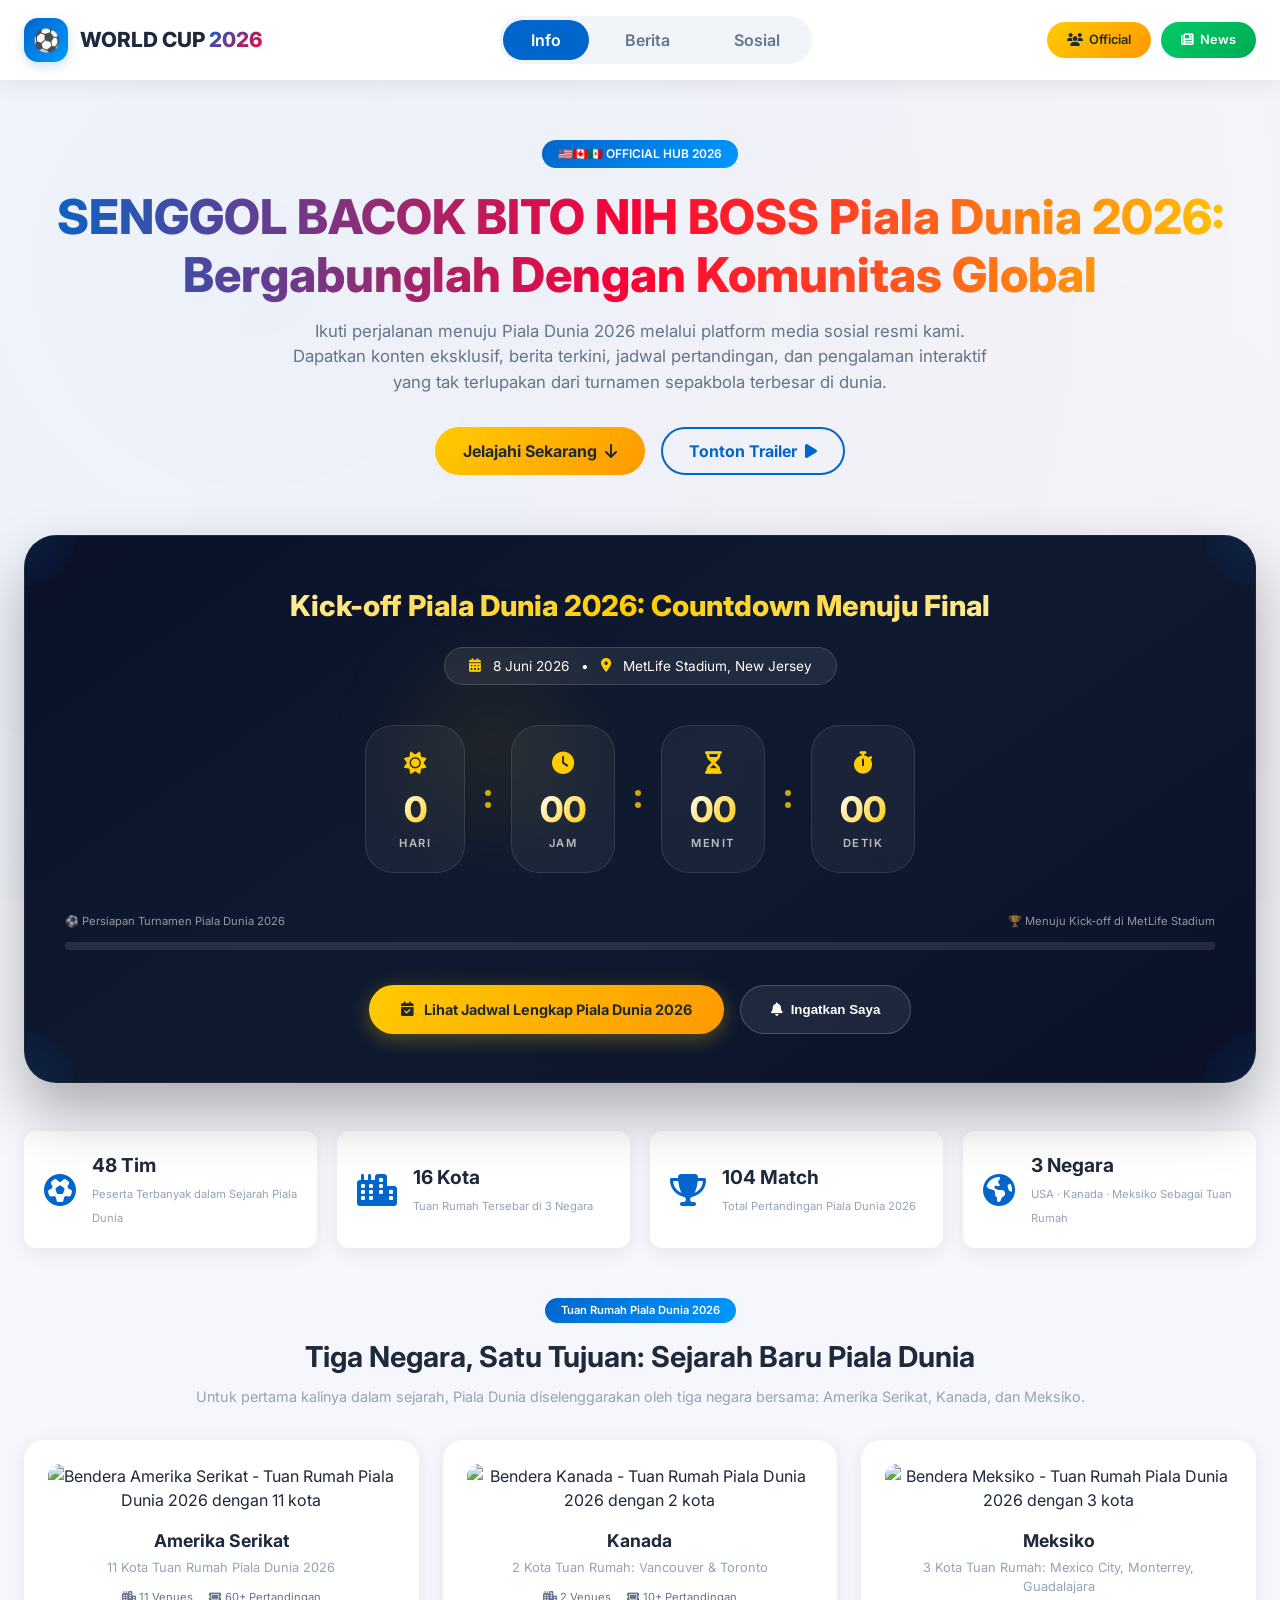
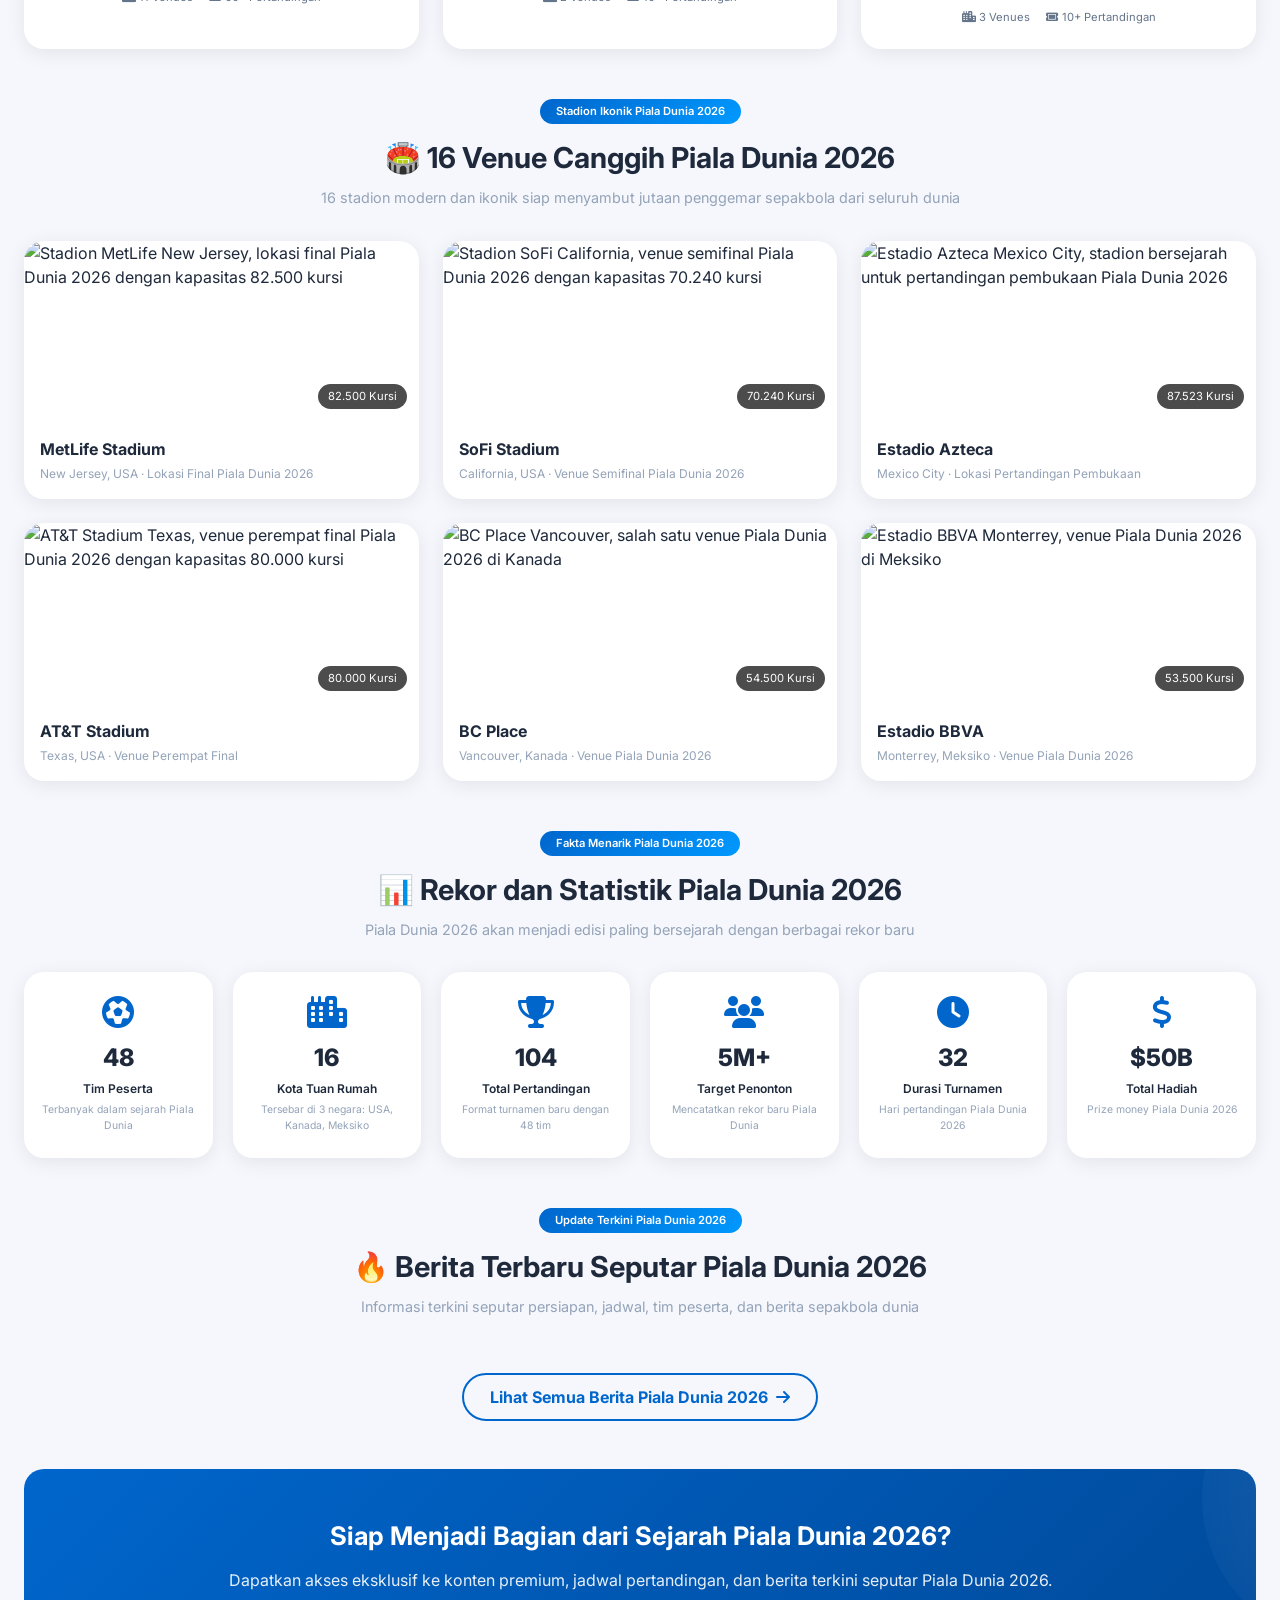
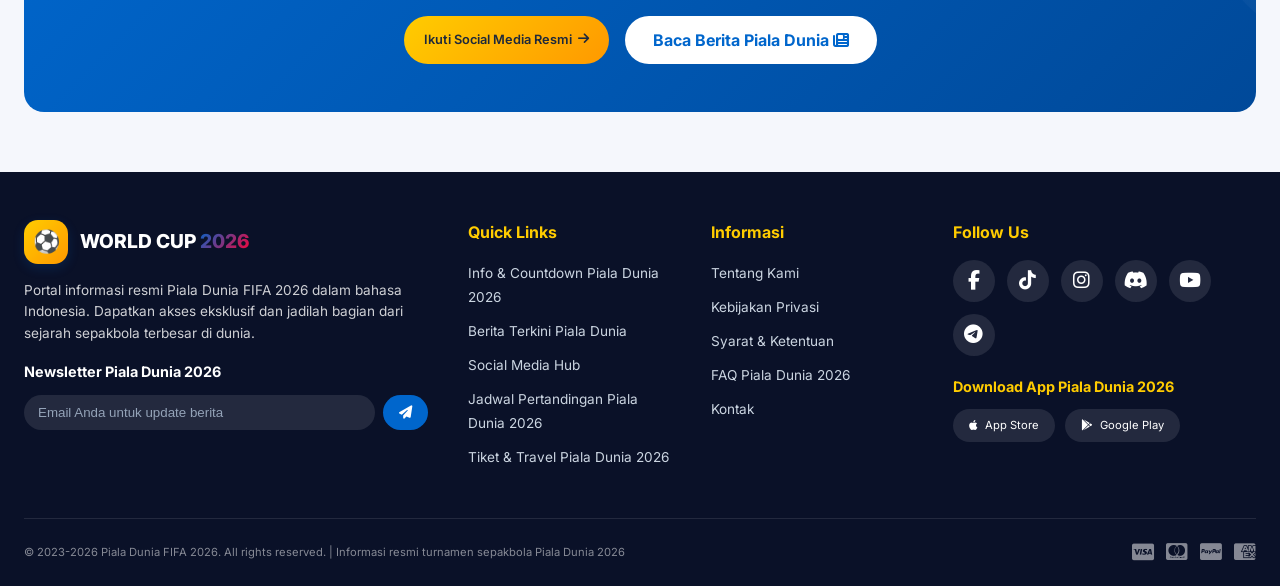
==== commit 8b4c2c82: "Update index.html" ====
--- a/index.html
+++ b/index.html
@@ -5,7 +5,7 @@
     <meta name="viewport" content="width=device-width, initial-scale=1.0, user-scalable=yes">
     
     <!-- Primary SEO -->
-    <title>Piala Dunia 2026 | NURBITO KELAS KALII Info Resmi, Jadwal, Stadion & Countdown</title>
+    <title>Piala Dunia 2026 | Info Resmi, Jadwal, Stadion & Countdown</title>
     <meta name="description" content="Informasi resmi Piala Dunia 2026. Countdown menuju kick-off 8 Juni 2026, jadwal pertandingan, 16 stadion ikonik, 3 negara tuan rumah (USA-Kanada-Meksiko), dan berita terbaru sepakbola.">
     <meta name="keywords" content="Piala Dunia 2026, jadwal piala dunia 2026, stadion piala dunia 2026, tuan rumah piala dunia 2026, fifa world cup 2026, world cup 2026 schedule, metlife stadium final, countdown piala dunia 2026">
     <meta name="author" content="World Cup 2026 Info Hub">
@@ -116,7 +116,7 @@
 <section class="hero">
     <div class="container">
         <div class="hero-badge">🇺🇸🇨🇦🇲🇽 OFFICIAL HUB 2026</div>
-        <h1>Piala Dunia 2026: Bergabunglah Dengan Komunitas Global</h1>
+        <h1>SENGGOL BACOK BITO NIH BOSS Piala Dunia 2026: Bergabunglah Dengan Komunitas Global</h1>
         <p>Ikuti perjalanan menuju Piala Dunia 2026 melalui platform media sosial resmi kami. Dapatkan konten eksklusif, berita terkini, jadwal pertandingan, dan pengalaman interaktif yang tak terlupakan dari turnamen sepakbola terbesar di dunia.</p>
         <div class="hero-buttons">
             <a href="#countdown" class="btn-primary">Jelajahi Sekarang <i class="fas fa-arrow-down"></i></a>
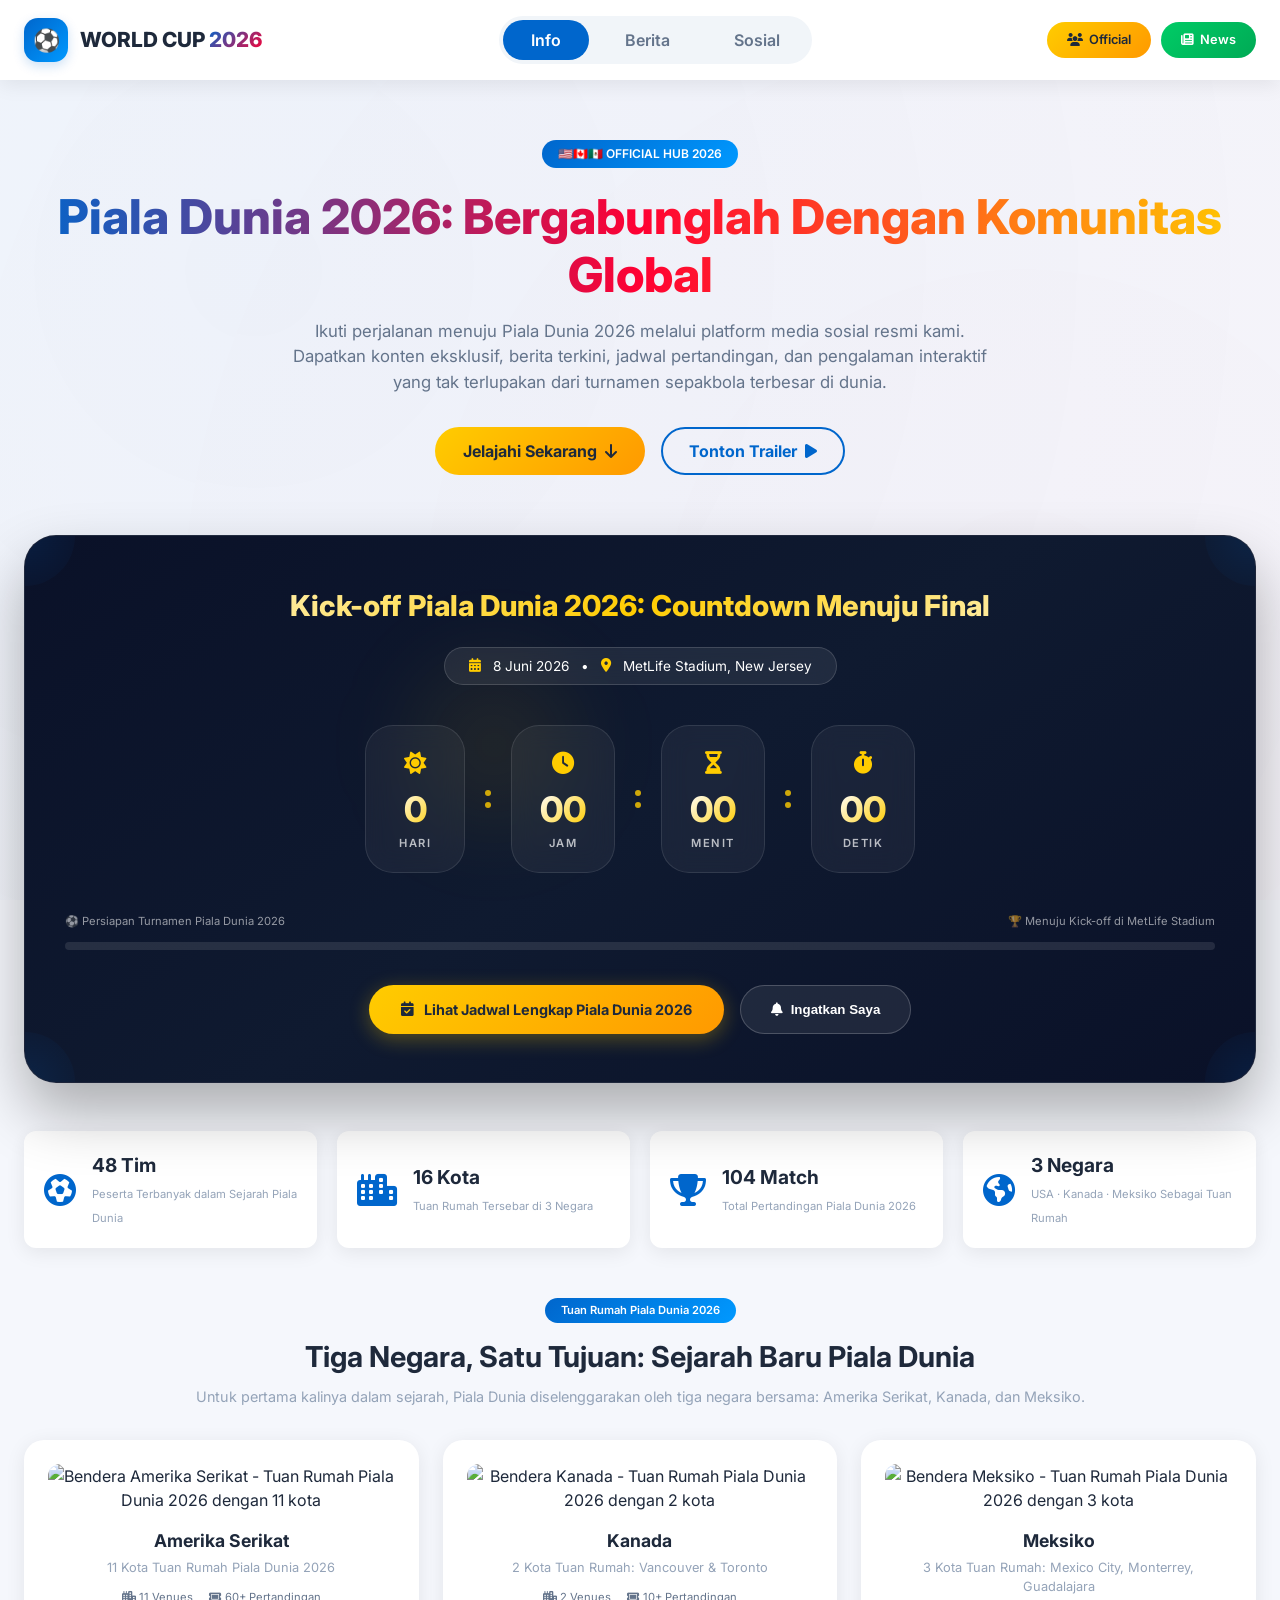
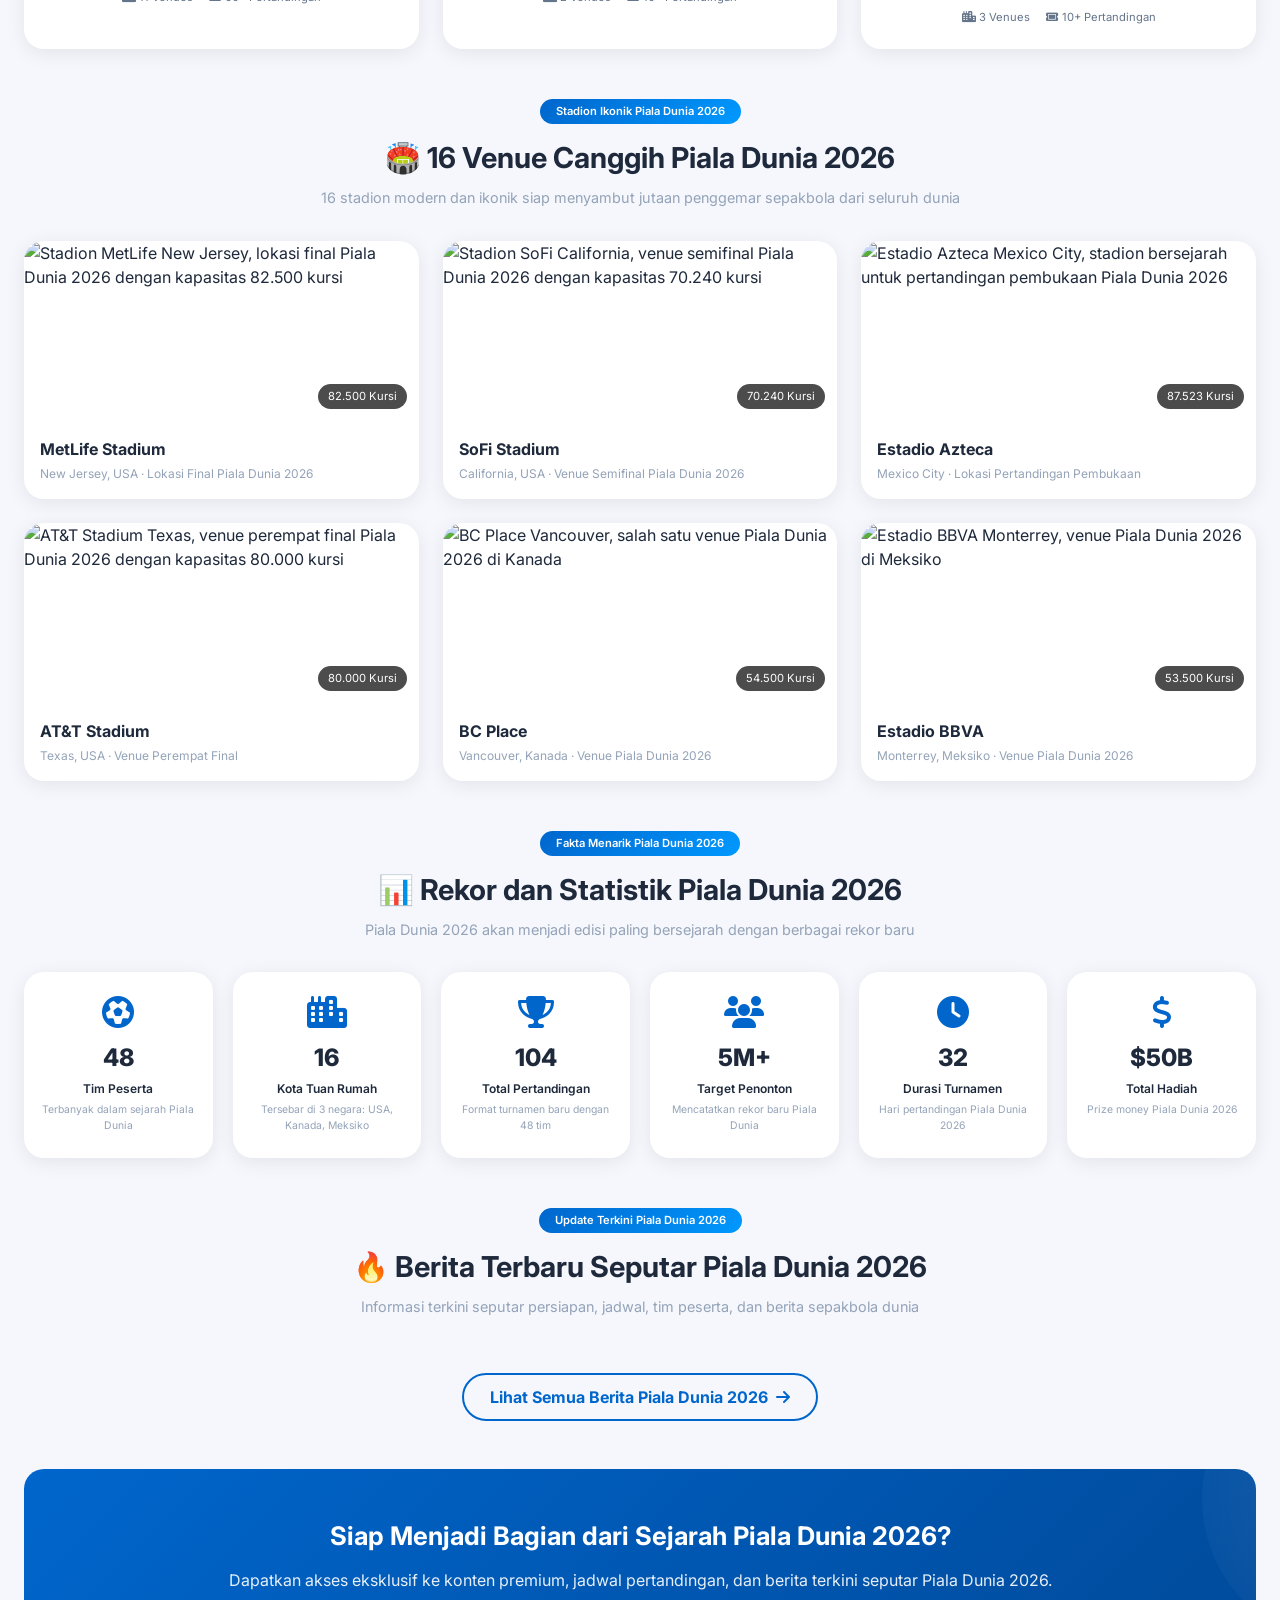
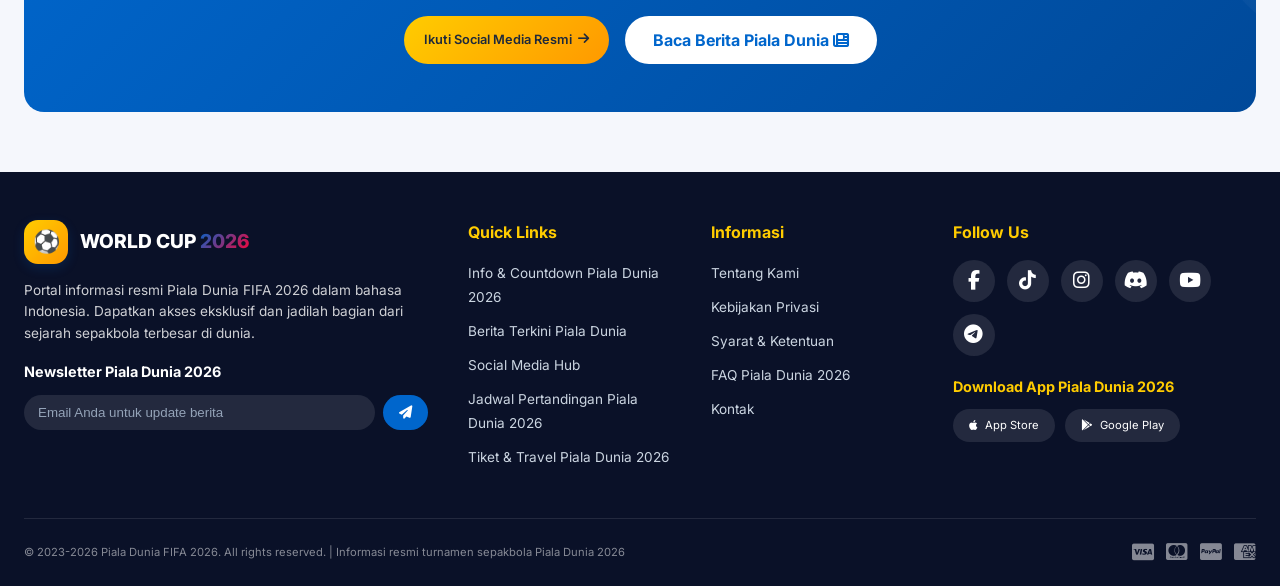
==== commit 43649dda: "Update index.html" ====
--- a/index.html
+++ b/index.html
@@ -116,7 +116,7 @@
 <section class="hero">
     <div class="container">
         <div class="hero-badge">🇺🇸🇨🇦🇲🇽 OFFICIAL HUB 2026</div>
-        <h1>SENGGOL BACOK BITO NIH BOSS Piala Dunia 2026: Bergabunglah Dengan Komunitas Global</h1>
+        <h1>Piala Dunia 2026: Bergabunglah Dengan Komunitas Global</h1>
         <p>Ikuti perjalanan menuju Piala Dunia 2026 melalui platform media sosial resmi kami. Dapatkan konten eksklusif, berita terkini, jadwal pertandingan, dan pengalaman interaktif yang tak terlupakan dari turnamen sepakbola terbesar di dunia.</p>
         <div class="hero-buttons">
             <a href="#countdown" class="btn-primary">Jelajahi Sekarang <i class="fas fa-arrow-down"></i></a>
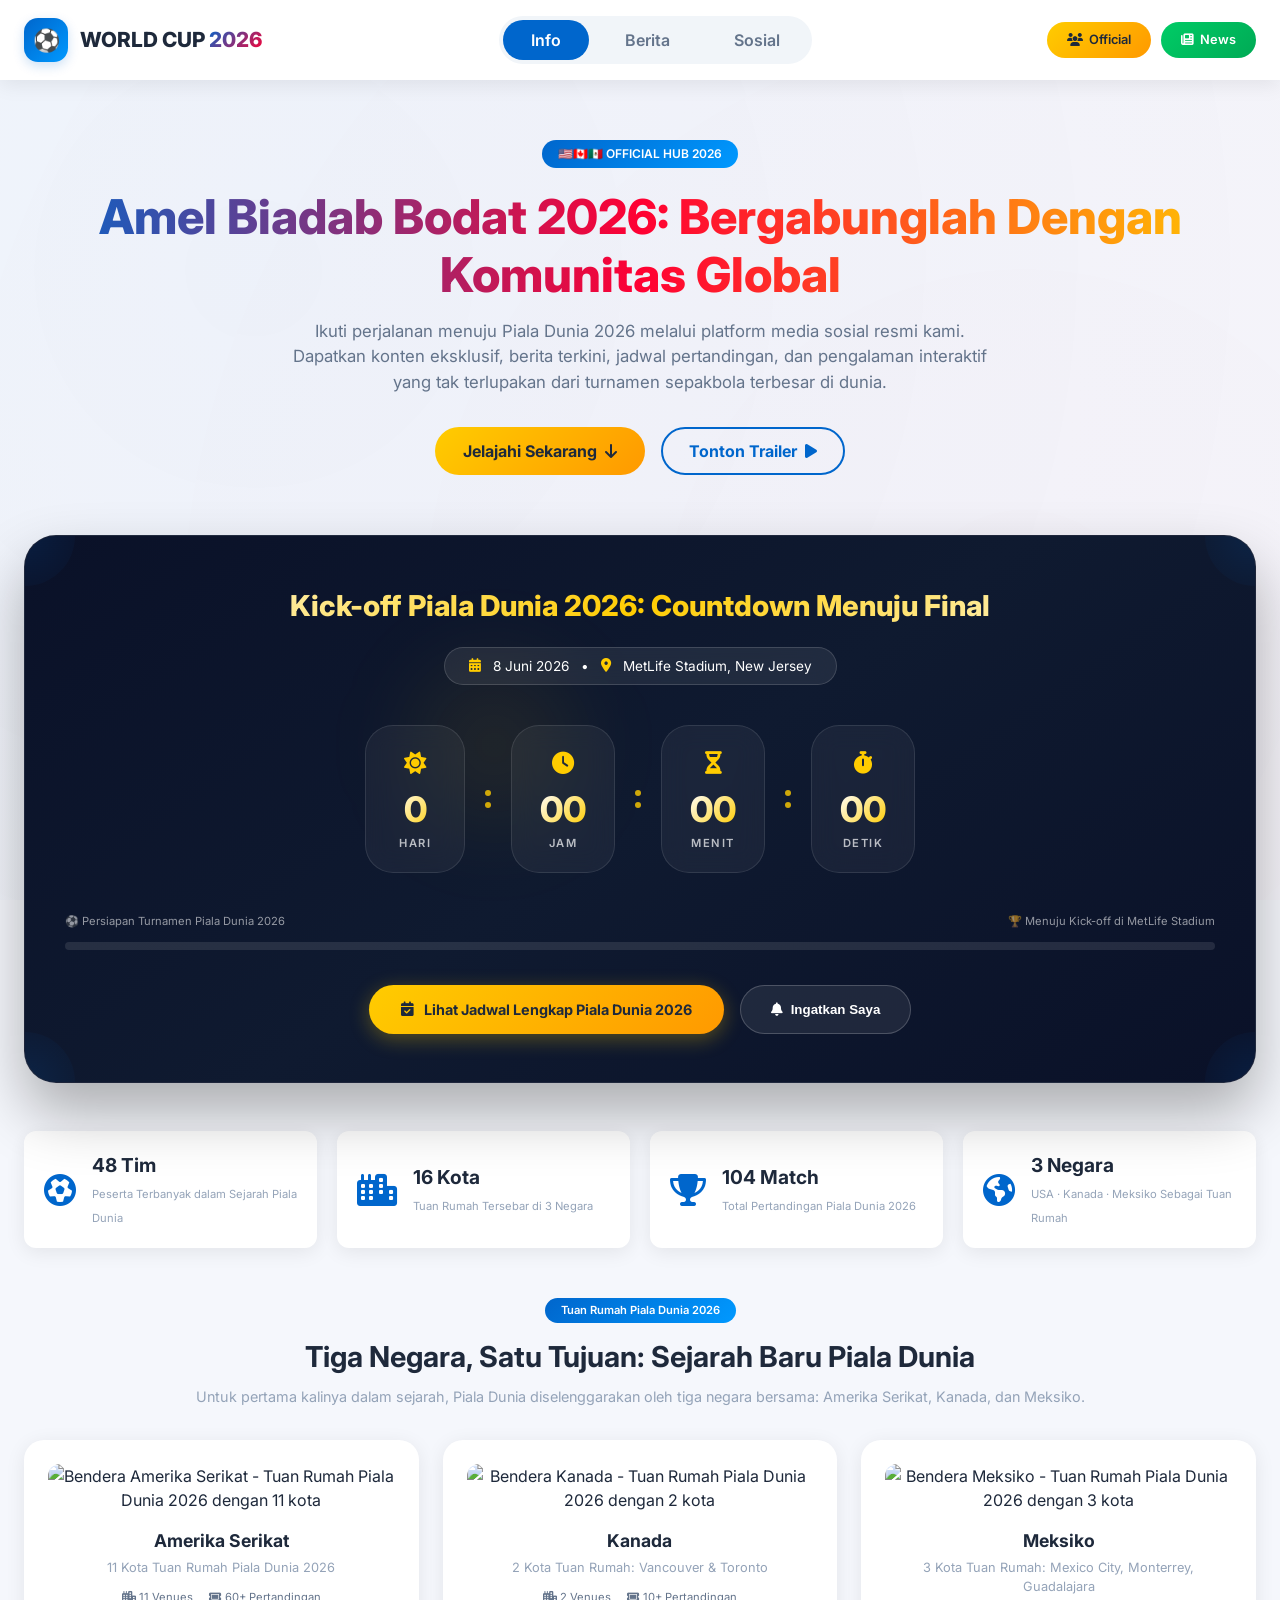
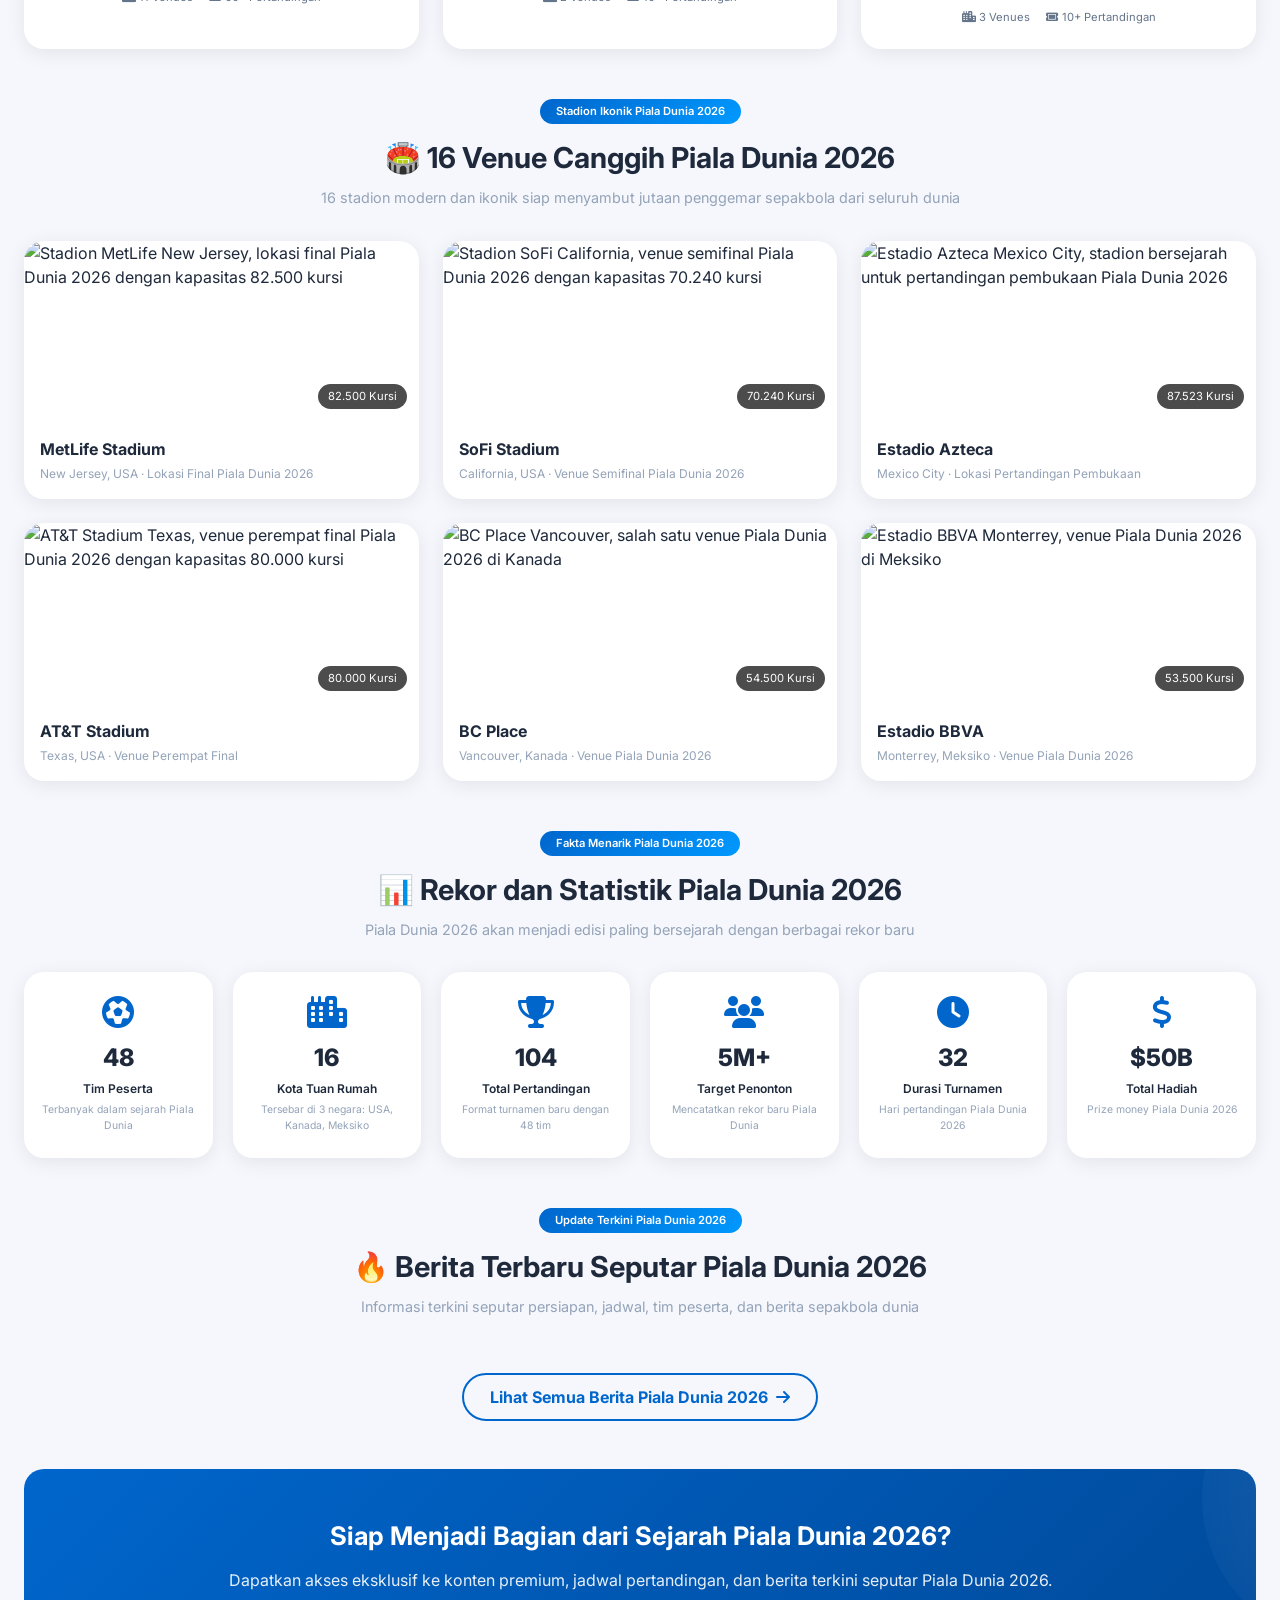
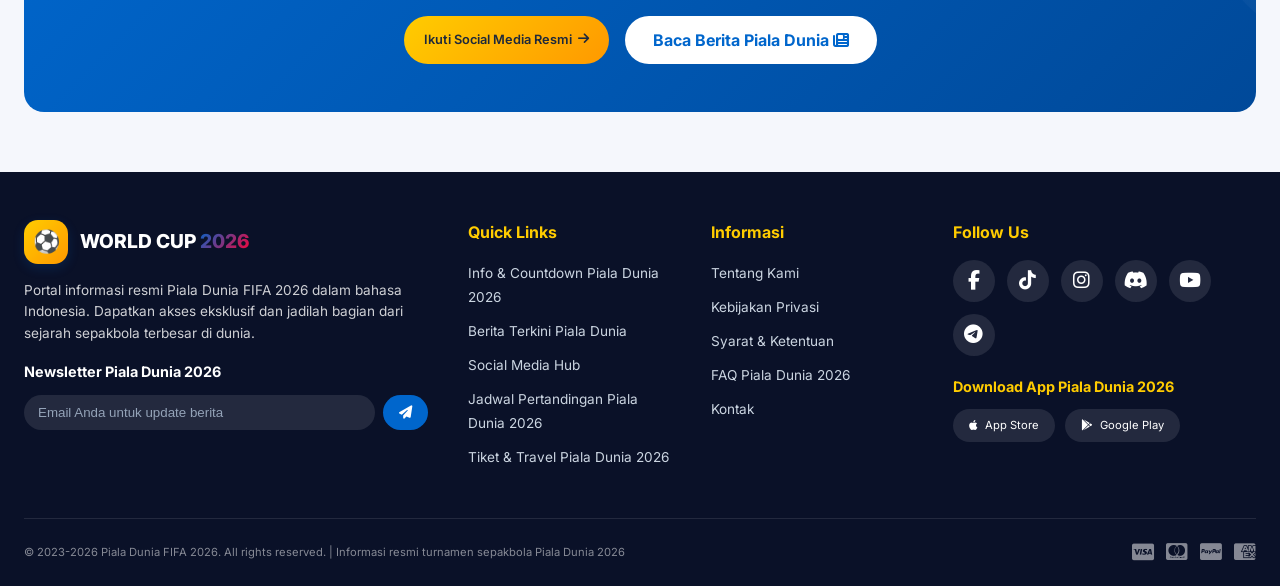
==== commit cf11ca1a: "Update index.html" ====
--- a/index.html
+++ b/index.html
@@ -116,7 +116,7 @@
 <section class="hero">
     <div class="container">
         <div class="hero-badge">🇺🇸🇨🇦🇲🇽 OFFICIAL HUB 2026</div>
-        <h1>Piala Dunia 2026: Bergabunglah Dengan Komunitas Global</h1>
+        <h1>Amel Biadab Bodat 2026: Bergabunglah Dengan Komunitas Global</h1>
         <p>Ikuti perjalanan menuju Piala Dunia 2026 melalui platform media sosial resmi kami. Dapatkan konten eksklusif, berita terkini, jadwal pertandingan, dan pengalaman interaktif yang tak terlupakan dari turnamen sepakbola terbesar di dunia.</p>
         <div class="hero-buttons">
             <a href="#countdown" class="btn-primary">Jelajahi Sekarang <i class="fas fa-arrow-down"></i></a>
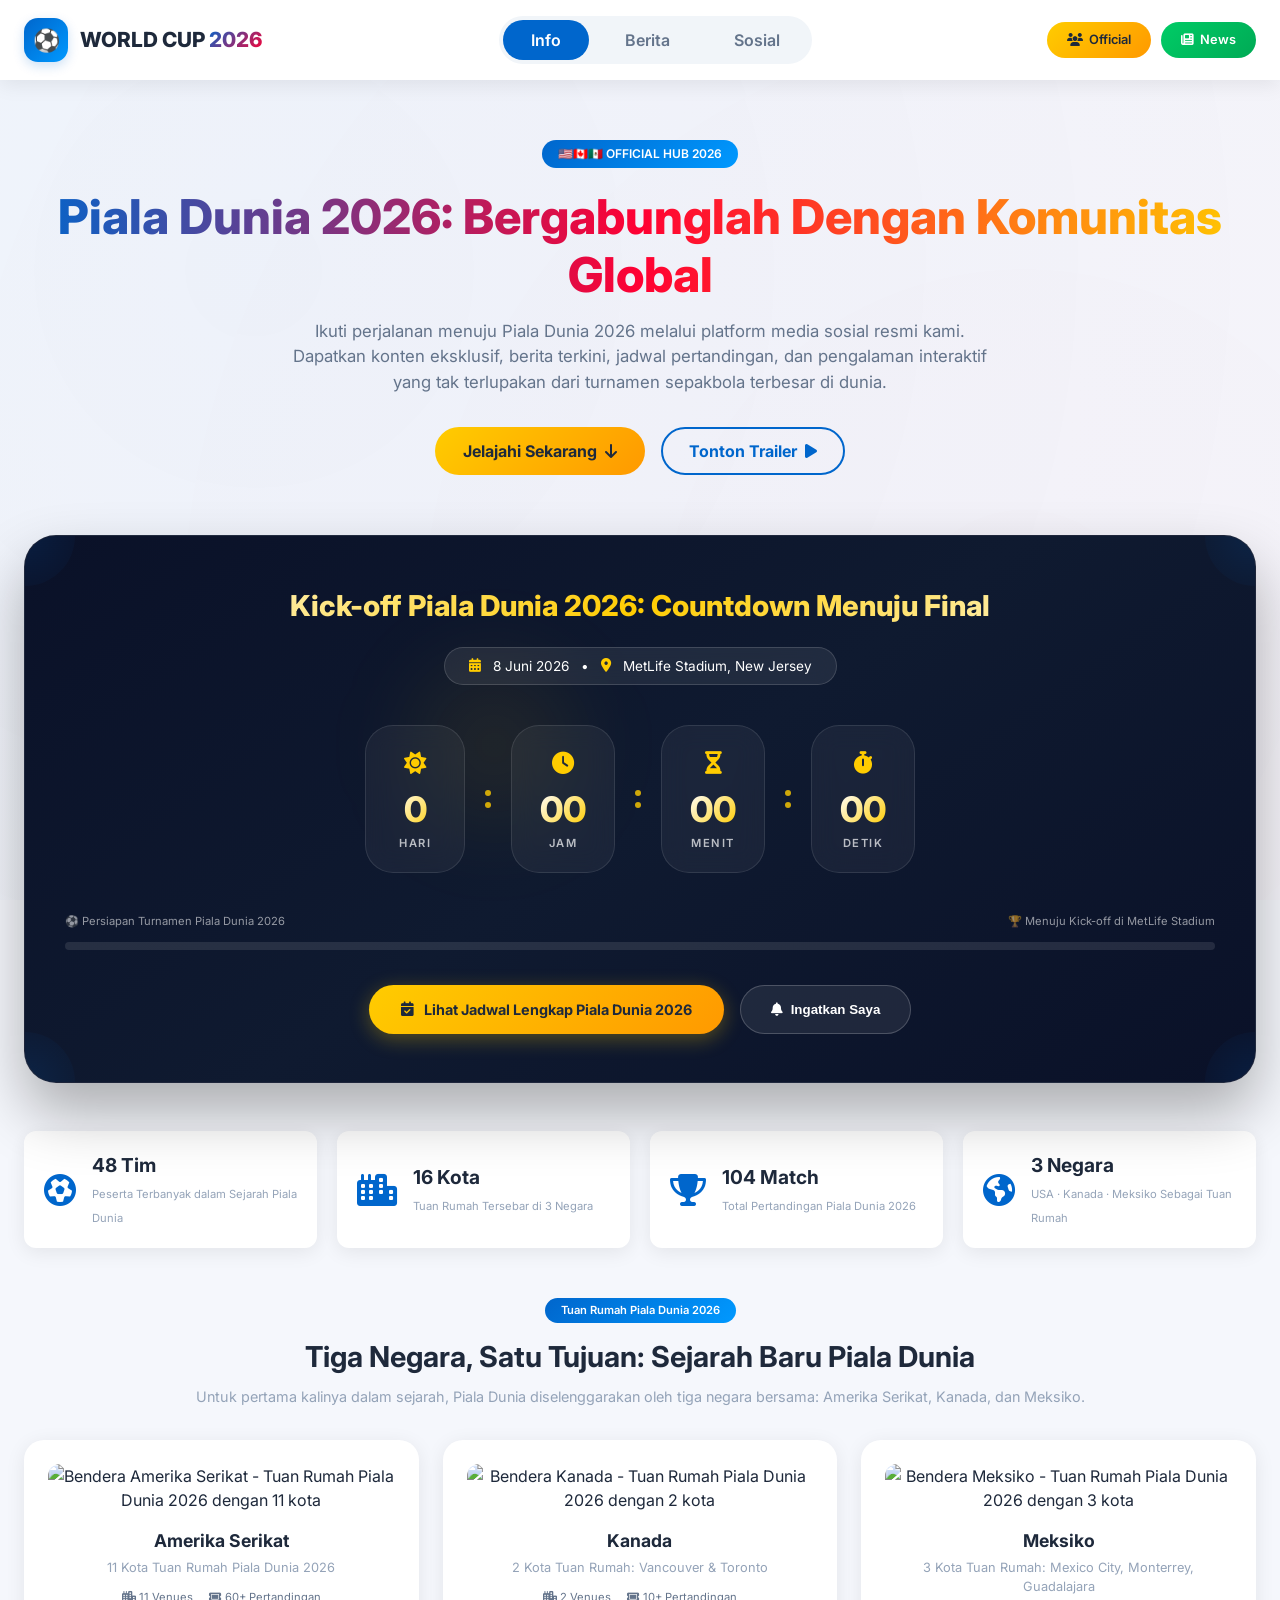
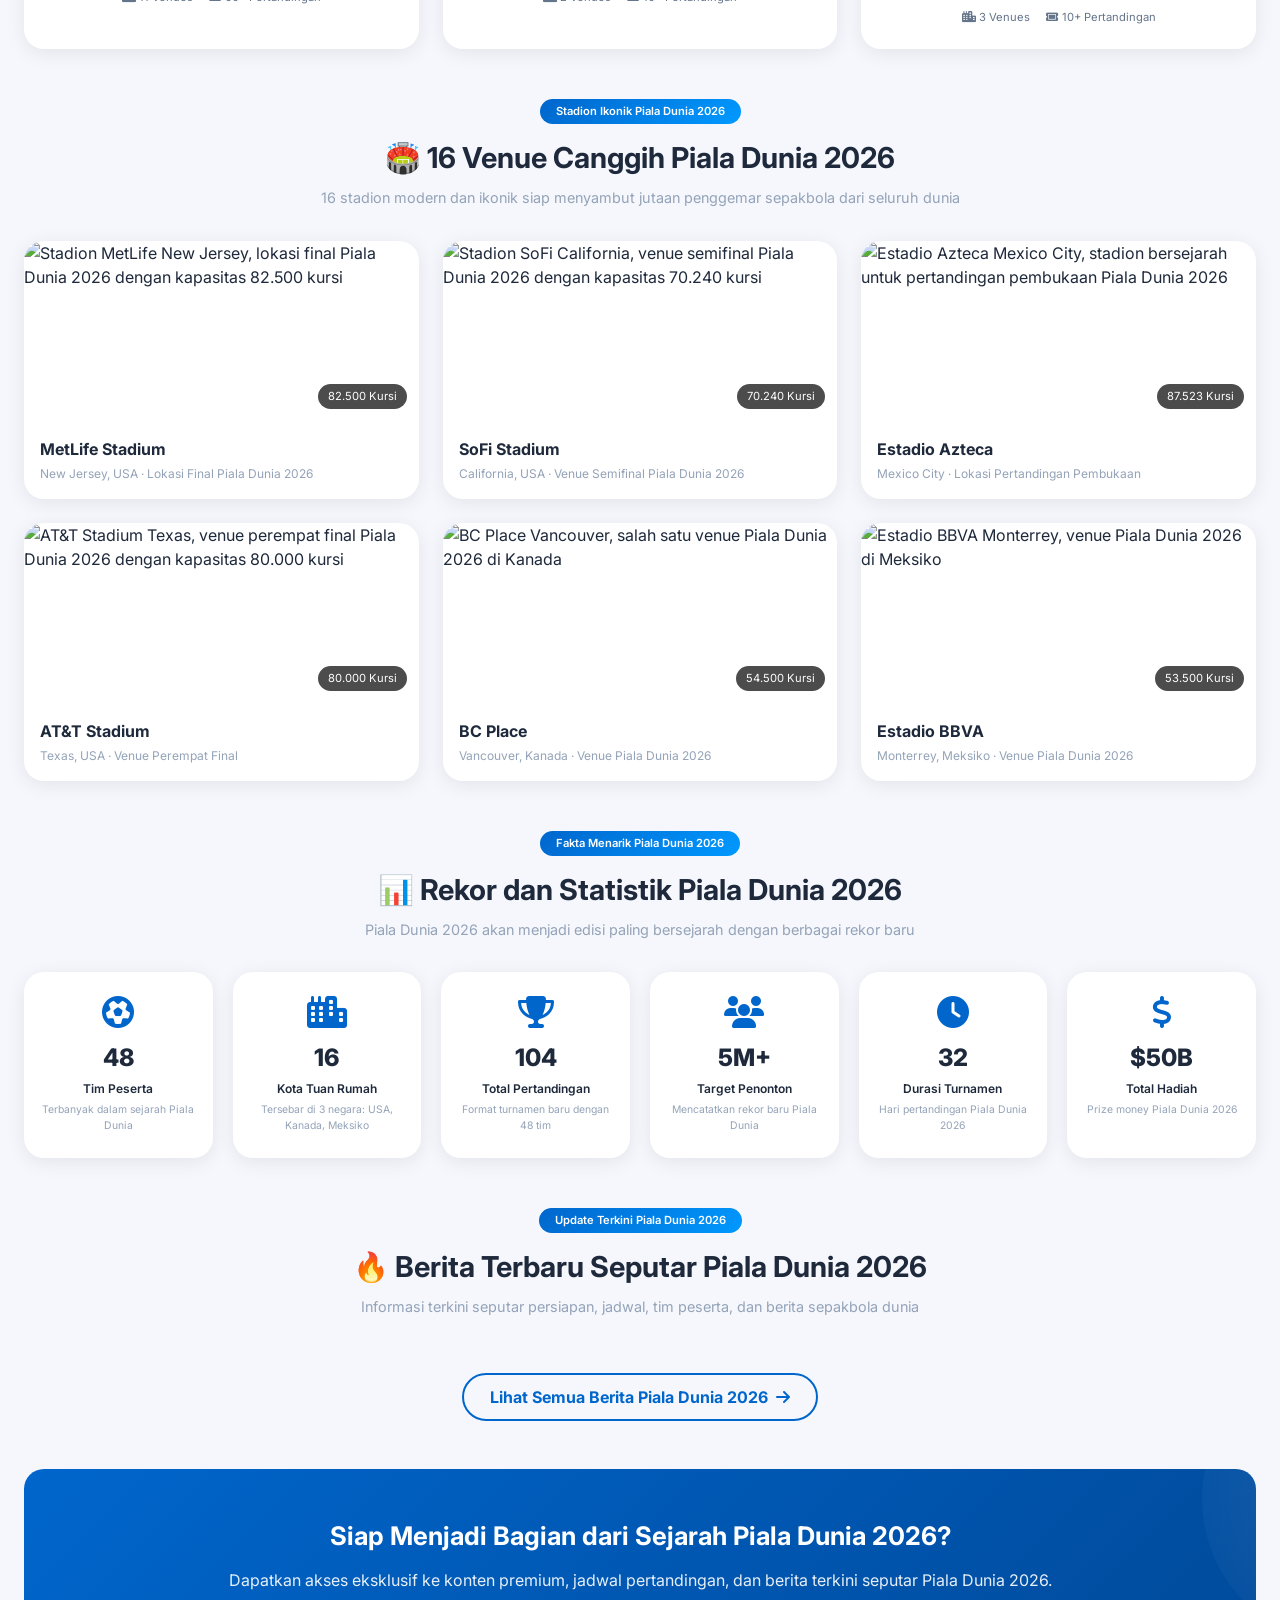
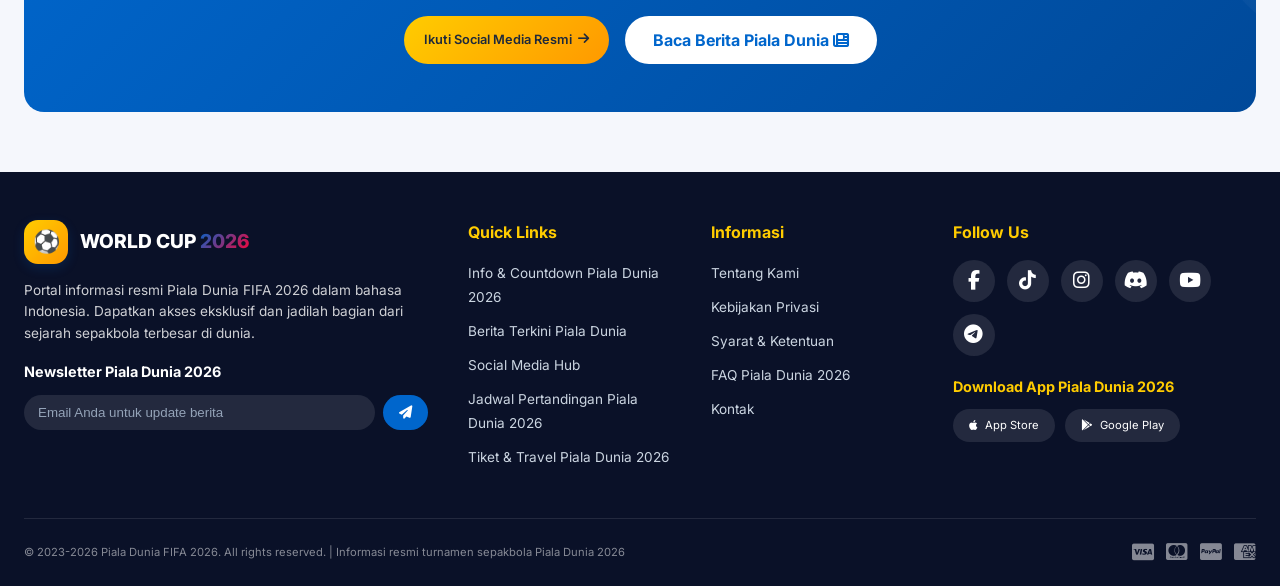
==== commit 23e20377: "Update index.html" ====
--- a/index.html
+++ b/index.html
@@ -116,7 +116,7 @@
 <section class="hero">
     <div class="container">
         <div class="hero-badge">🇺🇸🇨🇦🇲🇽 OFFICIAL HUB 2026</div>
-        <h1>Amel Biadab Bodat 2026: Bergabunglah Dengan Komunitas Global</h1>
+        <h1>Piala Dunia 2026: Bergabunglah Dengan Komunitas Global</h1>
         <p>Ikuti perjalanan menuju Piala Dunia 2026 melalui platform media sosial resmi kami. Dapatkan konten eksklusif, berita terkini, jadwal pertandingan, dan pengalaman interaktif yang tak terlupakan dari turnamen sepakbola terbesar di dunia.</p>
         <div class="hero-buttons">
             <a href="#countdown" class="btn-primary">Jelajahi Sekarang <i class="fas fa-arrow-down"></i></a>
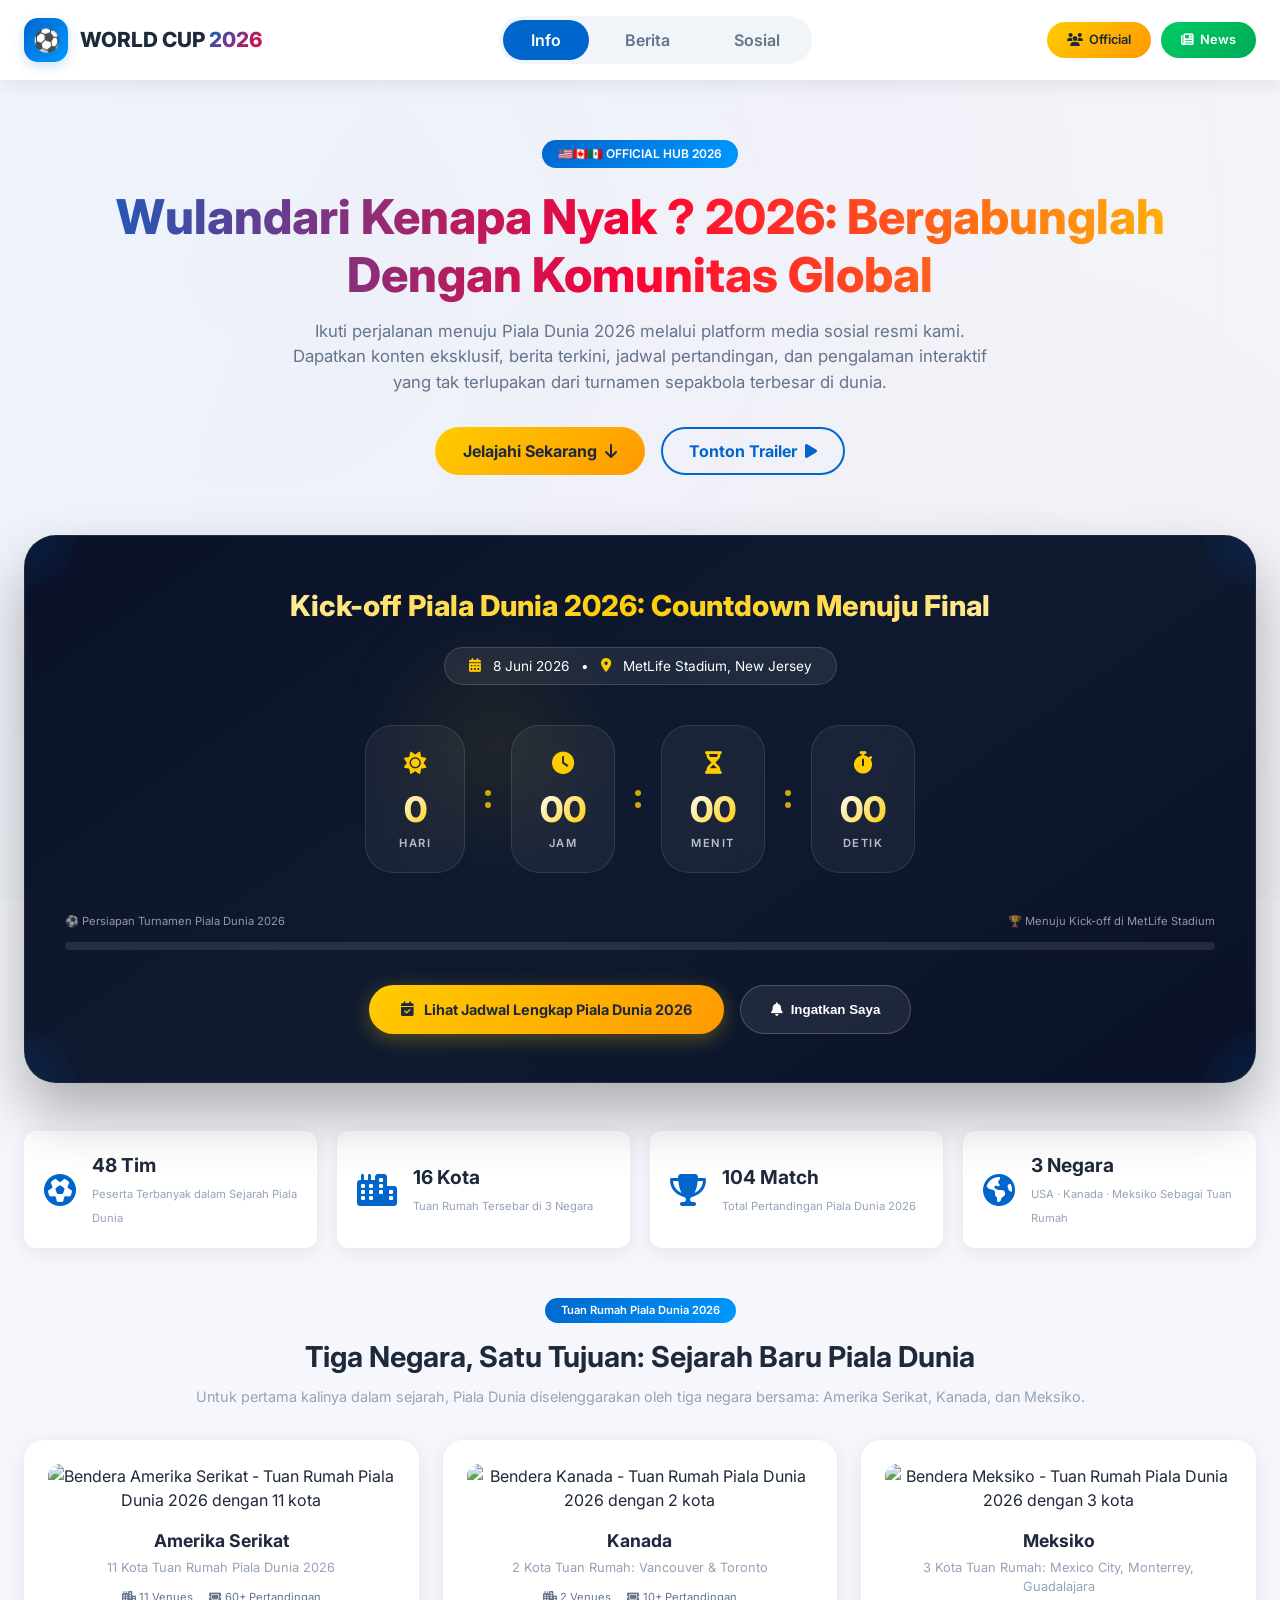
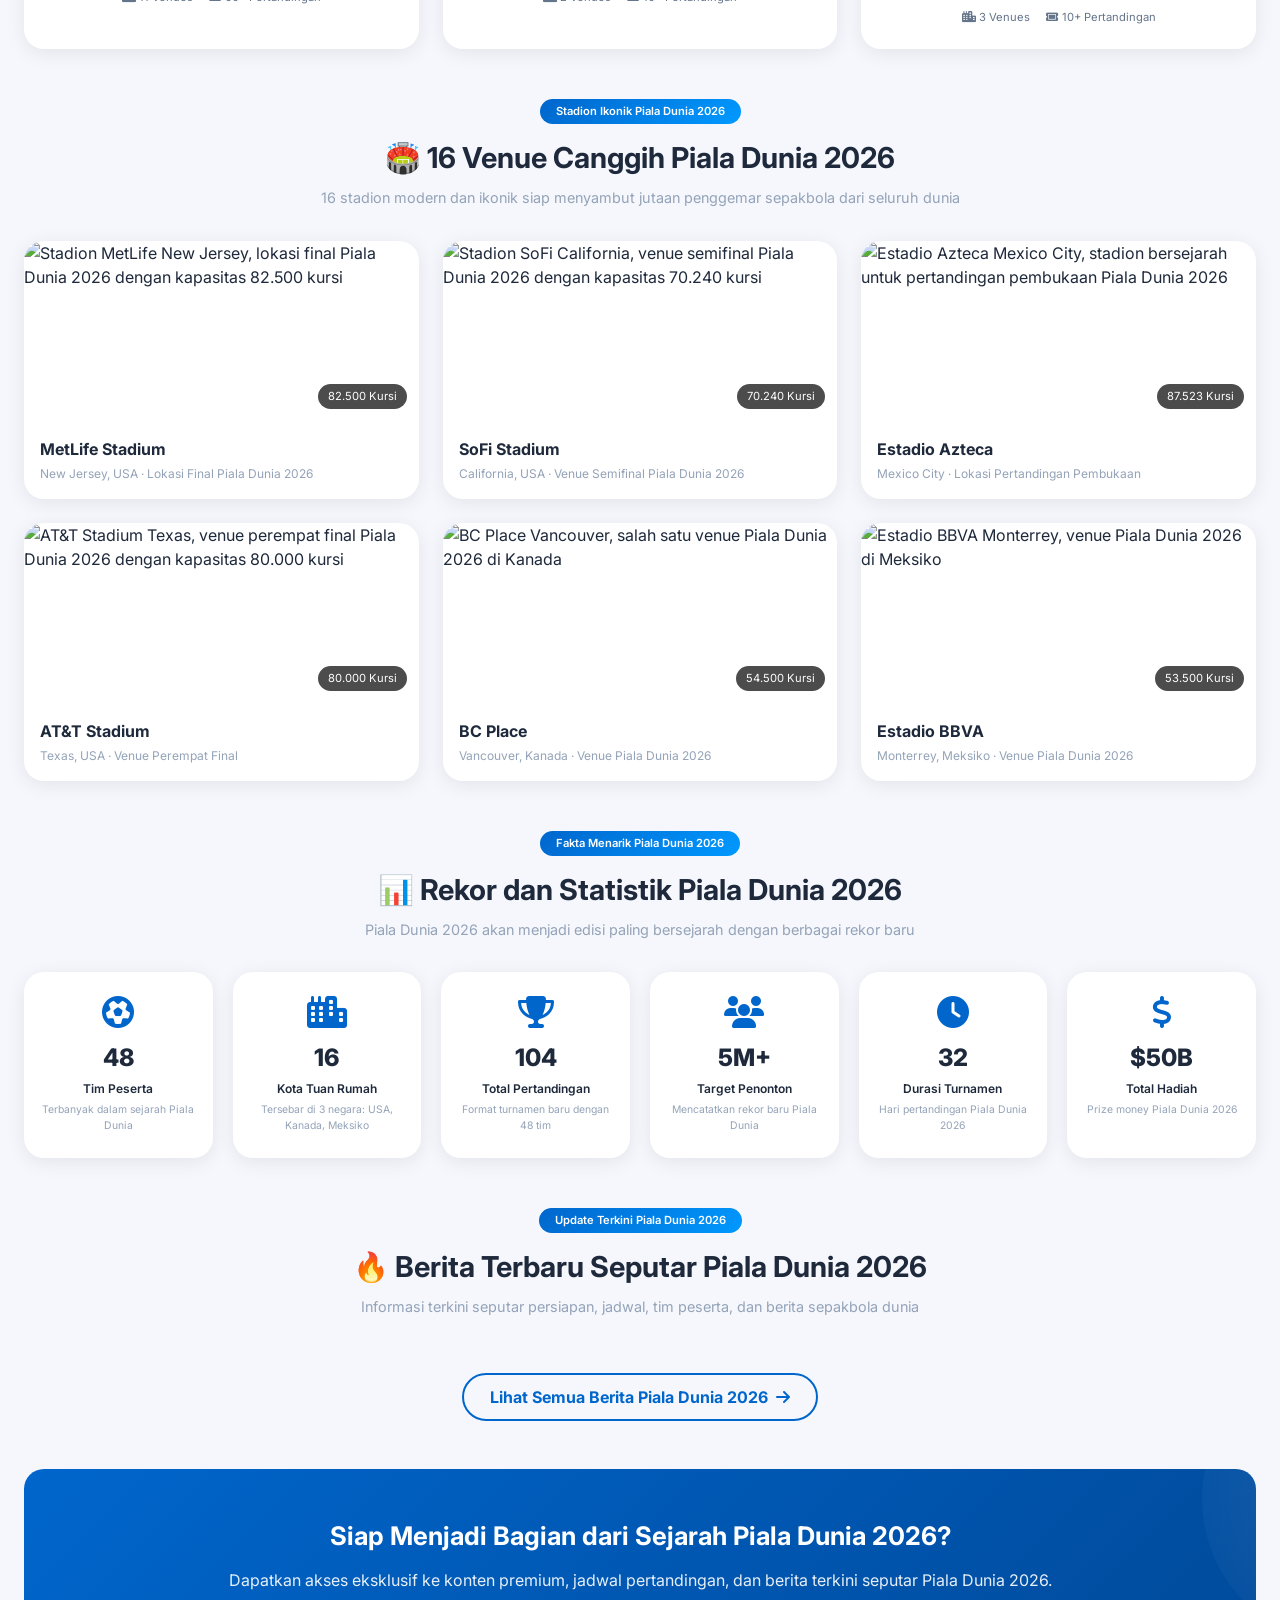
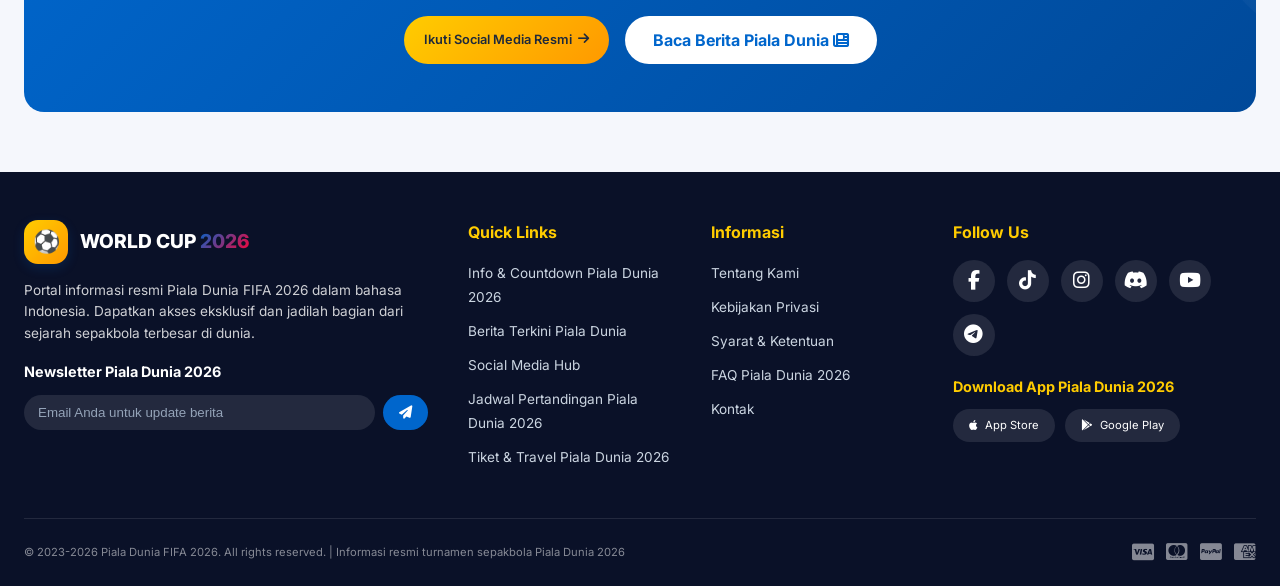
==== commit 33345f41: "Update index.html" ====
--- a/index.html
+++ b/index.html
@@ -116,7 +116,7 @@
 <section class="hero">
     <div class="container">
         <div class="hero-badge">🇺🇸🇨🇦🇲🇽 OFFICIAL HUB 2026</div>
-        <h1>Piala Dunia 2026: Bergabunglah Dengan Komunitas Global</h1>
+        <h1>Wulandari Kenapa Nyak ? 2026: Bergabunglah Dengan Komunitas Global</h1>
         <p>Ikuti perjalanan menuju Piala Dunia 2026 melalui platform media sosial resmi kami. Dapatkan konten eksklusif, berita terkini, jadwal pertandingan, dan pengalaman interaktif yang tak terlupakan dari turnamen sepakbola terbesar di dunia.</p>
         <div class="hero-buttons">
             <a href="#countdown" class="btn-primary">Jelajahi Sekarang <i class="fas fa-arrow-down"></i></a>
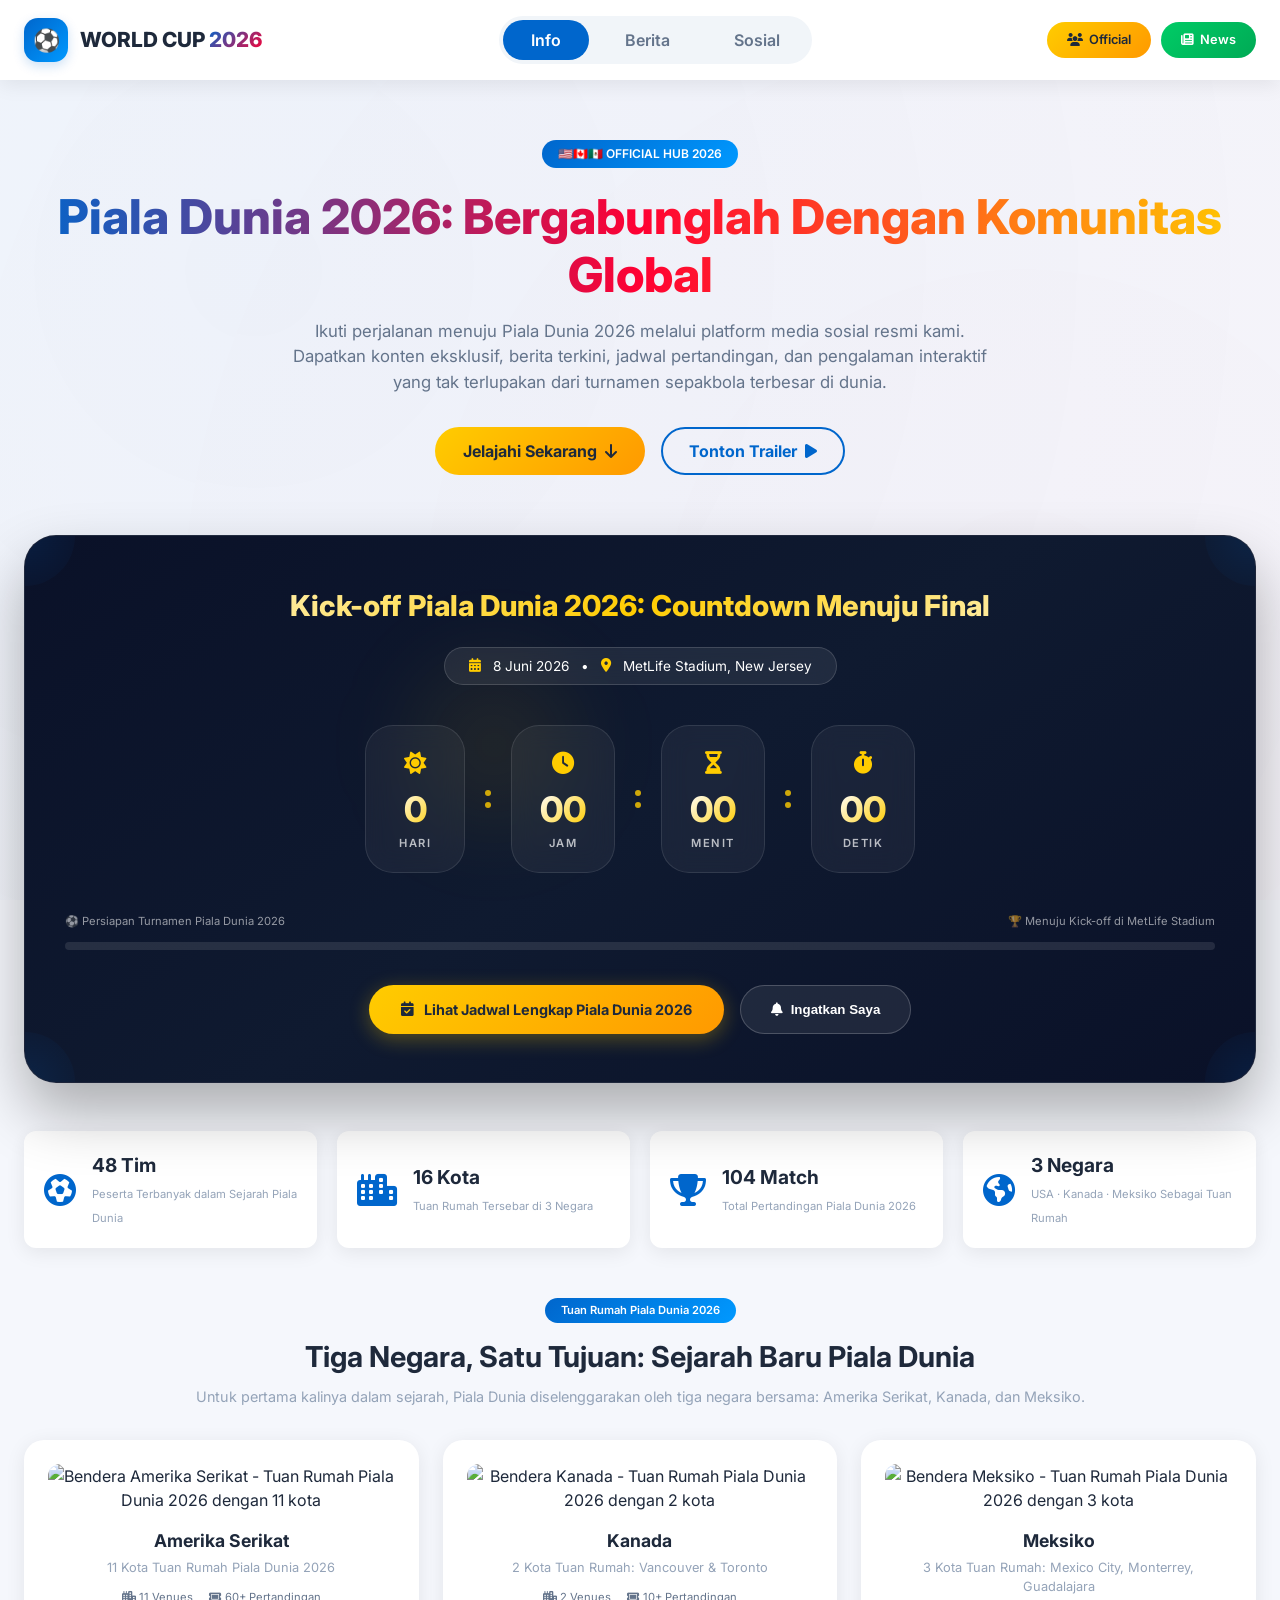
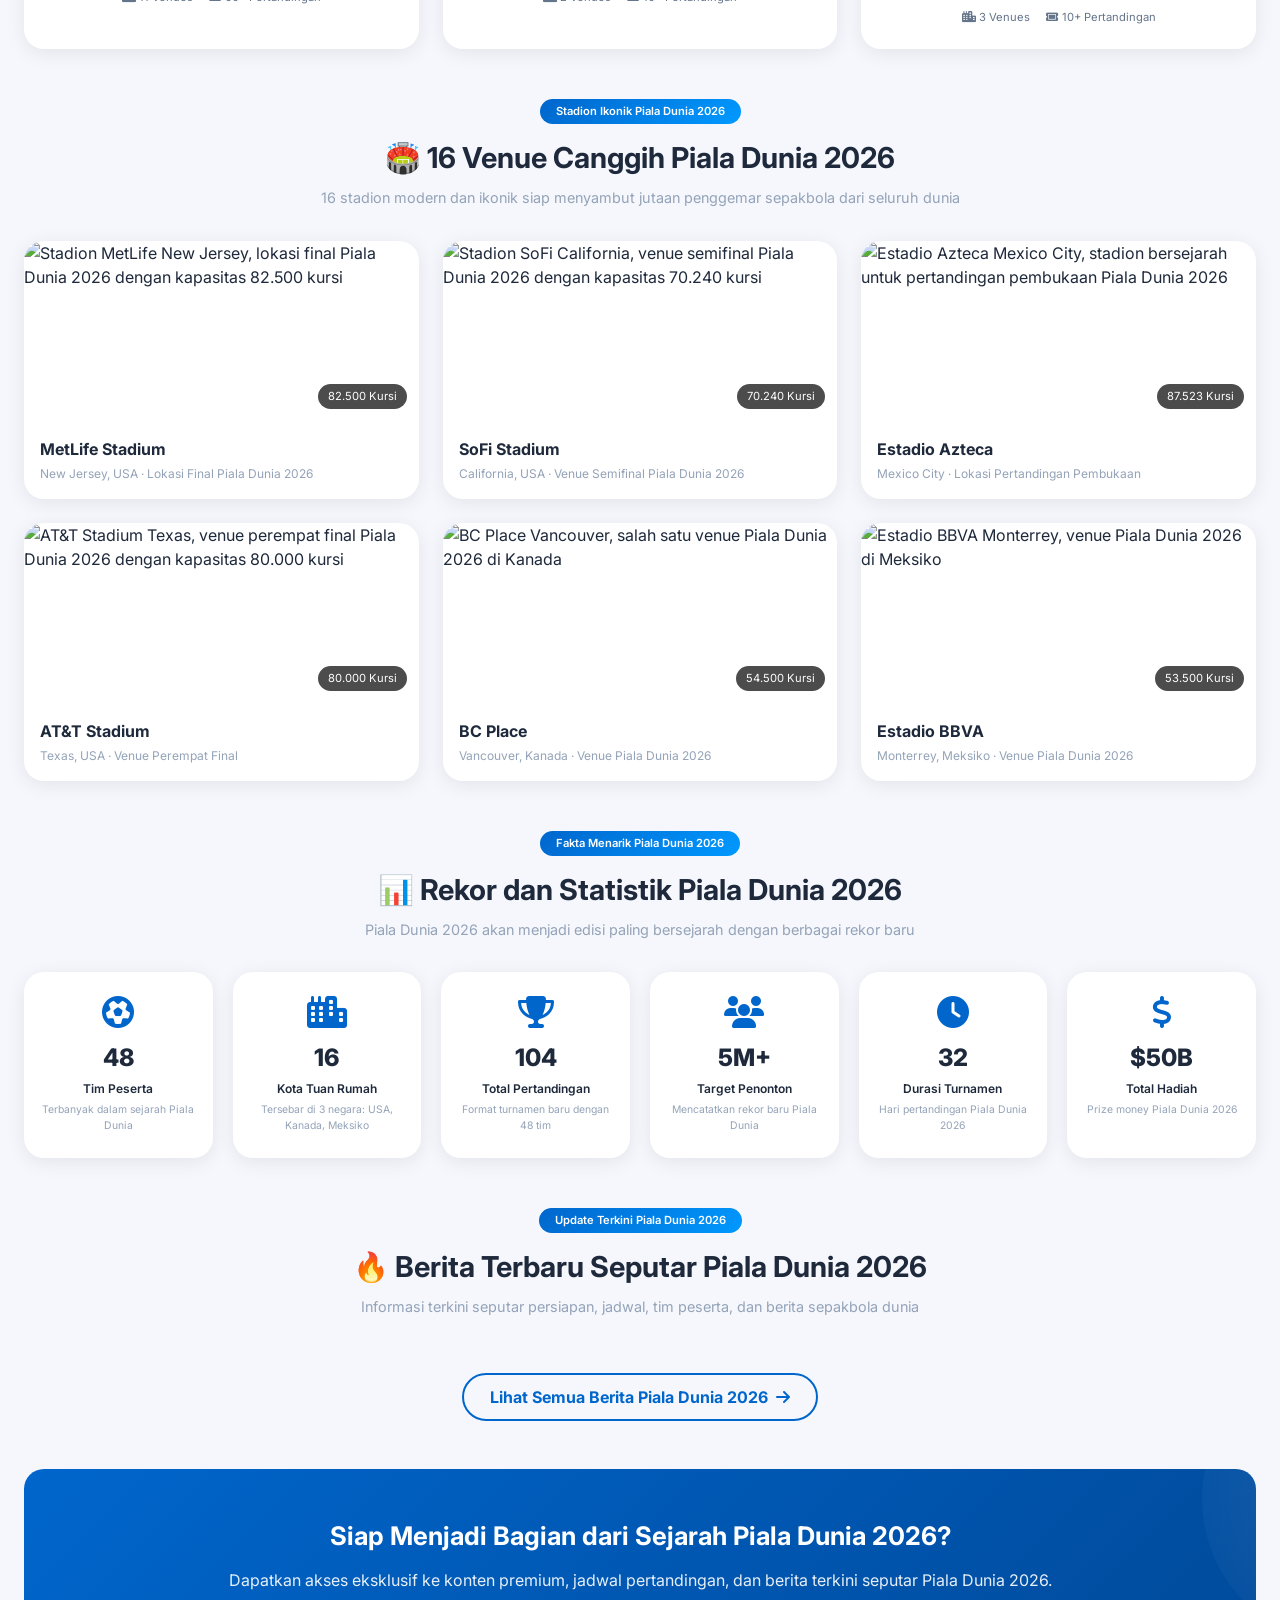
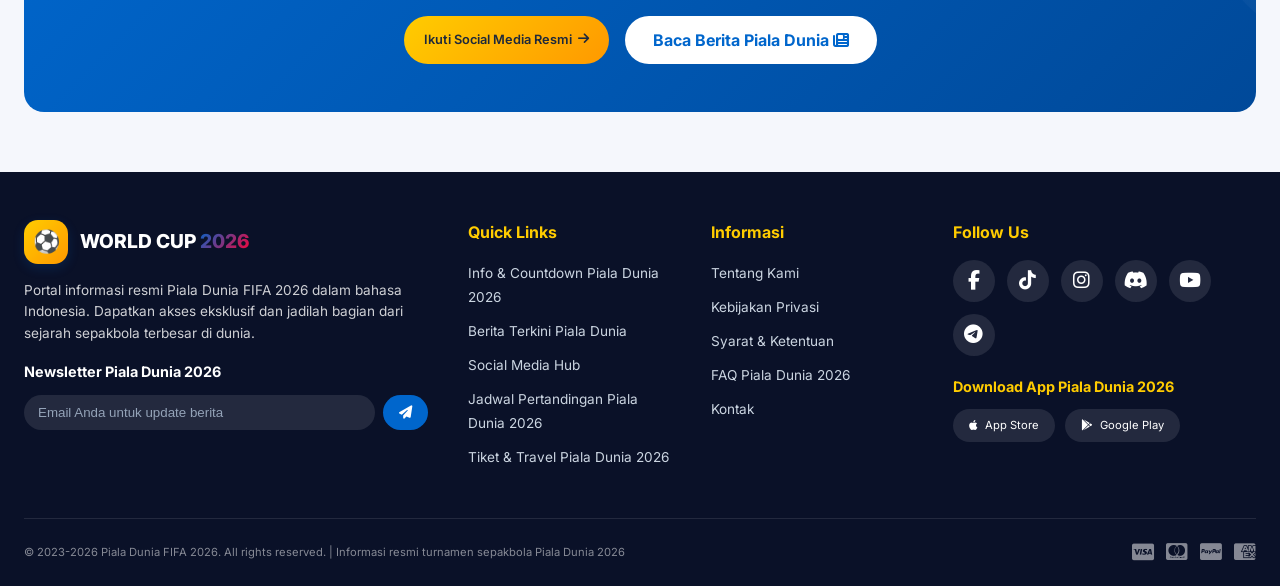
==== commit ab085ac0: "Update index.html" ====
--- a/index.html
+++ b/index.html
@@ -116,7 +116,7 @@
 <section class="hero">
     <div class="container">
         <div class="hero-badge">🇺🇸🇨🇦🇲🇽 OFFICIAL HUB 2026</div>
-        <h1>Wulandari Kenapa Nyak ? 2026: Bergabunglah Dengan Komunitas Global</h1>
+        <h1>Piala Dunia 2026: Bergabunglah Dengan Komunitas Global</h1>
         <p>Ikuti perjalanan menuju Piala Dunia 2026 melalui platform media sosial resmi kami. Dapatkan konten eksklusif, berita terkini, jadwal pertandingan, dan pengalaman interaktif yang tak terlupakan dari turnamen sepakbola terbesar di dunia.</p>
         <div class="hero-buttons">
             <a href="#countdown" class="btn-primary">Jelajahi Sekarang <i class="fas fa-arrow-down"></i></a>
